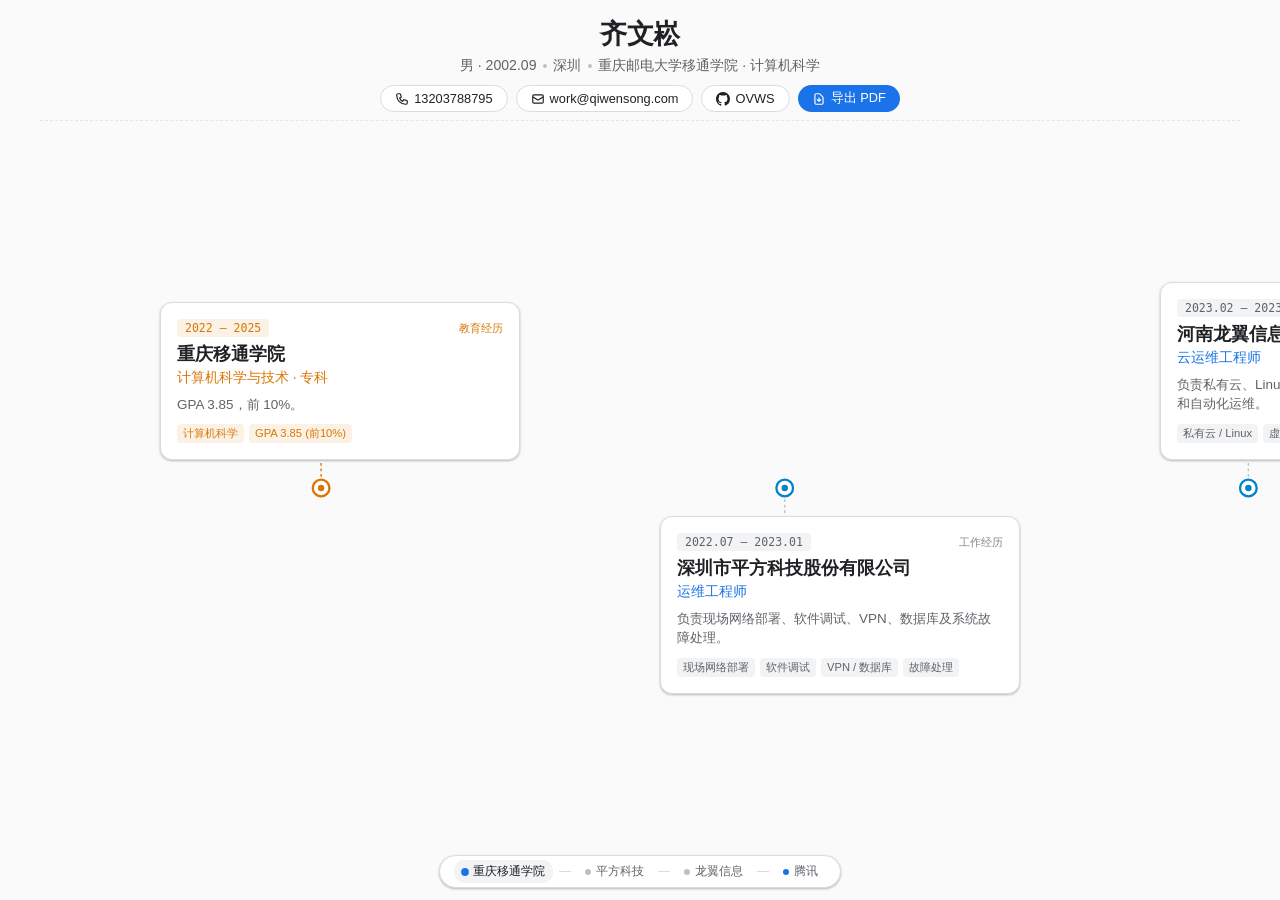
==== index.html @ c20ecee6 "feat: complete interactive horizontal timeline resume with custom font and vibrant timeline axis" ====
<!DOCTYPE html>
<html lang="zh-CN">
<head>
  <meta charset="UTF-8" />
  <meta name="viewport" content="width=device-width, initial-scale=1.0" />
  <title>齐文崧 | 个人简历时间轴</title>
  <meta name="description" content="齐文崧的个人简历时间轴，专注于容器平台、Kubernetes、CI/CD流水线、私有云及系统高可用保障。" />
  
  <link rel="stylesheet" href="styles.css" />
</head>
<body class="single-screen">
  
  <!-- Fixed 100vh App Container (NO Vertical Page Scrolling) -->
  <div class="app-viewport">
    
    <!-- Top Hero Compact Header -->
    <header class="compact-hero">
      <div class="hero-top-row">
        <h1 class="user-name">齐文崧</h1>
      </div>

      <div class="hero-sub-row">
        <span>男 · 2002.09</span>
        <span class="dot-divider">•</span>
        <span>深圳</span>
        <span class="dot-divider">•</span>
        <span>重庆邮电大学移通学院 · 计算机科学</span>
      </div>

      <div class="hero-actions-row">
        <a href="tel:13203788795" class="action-chip">
          <svg viewBox="0 0 24 24" width="14" height="14" fill="none" stroke="currentColor" stroke-width="2">
            <path stroke-linecap="round" stroke-linejoin="round" d="M3 5a2 2 0 012-2h3.28a1 1 0 01.948.684l1.498 4.493a1 1 0 01-.502 1.21l-2.257 1.13a11.042 11.042 0 005.516 5.516l1.13-2.257a1 1 0 011.21-.502l4.493 1.498a1 1 0 01.684.949V19a2 2 0 01-2 2h-1C9.716 21 3 14.284 3 6V5z"/>
          </svg>
          <span>13203788795</span>
        </a>

        <a href="mailto:work@qiwensong.com" class="action-chip">
          <svg viewBox="0 0 24 24" width="14" height="14" fill="none" stroke="currentColor" stroke-width="2">
            <path stroke-linecap="round" stroke-linejoin="round" d="M3 8l7.89 5.26a2 2 0 002.22 0L21 8M5 19h14a2 2 0 002-2V7a2 2 0 00-2-2H5a2 2 0 00-2 2v10a2 2 0 002 2z"/>
          </svg>
          <span>work@qiwensong.com</span>
        </a>

        <a href="https://github.com/ovws" target="_blank" class="action-chip">
          <svg viewBox="0 0 24 24" width="14" height="14" fill="currentColor">
            <path d="M12 0C5.37 0 0 5.37 0 12c0 5.31 3.435 9.795 8.205 11.385.6.105.825-.255.825-.57 0-.285-.015-1.23-.015-2.235-3.015.555-3.795-.735-4.035-1.41-.135-.345-.72-1.41-1.23-1.695-.42-.225-1.02-.78-.015-.795.945-.015 1.62.87 1.845 1.23 1.08 1.815 2.805 1.305 3.495.99.105-.78.42-1.305.765-1.605-2.67-.3-5.46-1.335-5.46-5.925 0-1.305.465-2.385 1.23-3.225-.12-.3-.54-1.53.12-3.18 0 0 1.005-.315 3.3 1.23.96-.27 1.98-.405 3-.405s2.04.135 3 .405c2.295-1.56 3.3-1.23 3.3-1.23.66 1.65.24 2.88.12 3.18.765.84 1.23 1.905 1.23 3.225 0 4.605-2.805 5.625-5.475 5.925.435.375.81 1.095.81 2.22 0 1.605-.015 2.895-.015 3.3 0 .315.225.69.825.57A12.02 12.02 0 0024 12c0-6.63-5.37-12-12-12z"/>
          </svg>
          <span>OVWS</span>
        </a>

        <button class="action-chip chip-primary" id="btn-pdf">
          <svg viewBox="0 0 24 24" width="14" height="14" fill="none" stroke="currentColor" stroke-width="2">
            <path stroke-linecap="round" stroke-linejoin="round" d="M12 10v6m0 0l-3-3m3 3l3-3m2 8H7a2 2 0 01-2-2V5a2 2 0 012-2h5.586a1 1 0 01.707.293l5.414 5.414a1 1 0 01.293.707V19a2 2 0 01-2 2z"/>
          </svg>
          <span>导出 PDF</span>
        </button>
      </div>
    </header>

    <!-- Center Main Timeline Area -->
    <main class="timeline-viewport-wrapper" id="timeline-wrapper">
      <div class="timeline-viewport-track" id="timeline-viewport">
        <div class="timeline-inner-track" id="timeline-track">

          <!-- SVG Vector Layer: Vibrant Colorful Gradient Axis & Connectors & Dots ON THE LINE -->
          <svg class="kbg-svg" id="timeline-svg">
            <defs>
              <linearGradient id="colorAxisGrad" x1="0%" y1="0%" x2="100%" y2="0%">
                <stop offset="0%" stop-color="#f59e0b" />
                <stop offset="25%" stop-color="#ef4444" />
                <stop offset="50%" stop-color="#0284c7" />
                <stop offset="75%" stop-color="#10b981" />
                <stop offset="100%" stop-color="#2563eb" />
              </linearGradient>

              <linearGradient id="colorAxisGlow" x1="0%" y1="0%" x2="100%" y2="0%">
                <stop offset="0%" stop-color="rgba(245, 158, 11, 0.25)" />
                <stop offset="50%" stop-color="rgba(2, 132, 199, 0.25)" />
                <stop offset="100%" stop-color="rgba(37, 99, 235, 0.25)" />
              </linearGradient>
            </defs>

            <!-- Glow line behind -->
            <line id="svg-timeline-axis-glow" x1="0" y1="0" x2="2200" y2="0" stroke="url(#colorAxisGlow)" stroke-width="16" stroke-linecap="round" />
            <!-- Primary Vibrant Colorful Gradient Axis Line -->
            <line id="svg-timeline-axis" x1="0" y1="0" x2="2200" y2="0" stroke="url(#colorAxisGrad)" stroke-width="7" stroke-linecap="round" />
            
            <g id="svg-connectors"></g>
            <g id="svg-dots"></g>
          </svg>

          <!-- Timeline Cards Layer -->
          <div class="cards-container" id="cards-container">

            <!-- NODE 0: 重庆移通学院 (TOP) -->
            <div class="card-wrapper card-top" data-index="0" id="node-0">
              <div class="kbg-card card-edu" id="card-0">
                <div class="card-meta">
                  <span class="time-badge badge-amber">2022 — 2025</span>
                  <span class="type-tag tag-amber">教育经历</span>
                </div>

                <h2 class="card-title">重庆移通学院</h2>
                <div class="card-role role-amber">计算机科学与技术 · 专科</div>

                <p class="card-desc">
                  GPA 3.85，前 10%。
                </p>

                <div class="card-pills">
                  <span class="pill pill-amber">计算机科学</span>
                  <span class="pill pill-amber">GPA 3.85 (前10%)</span>
                </div>
              </div>
            </div>

            <!-- NODE 1: 深圳市平方科技股份有限公司 (BOTTOM) -->
            <div class="card-wrapper card-bottom" data-index="1" id="node-1">
              <div class="kbg-card" id="card-1">
                <div class="card-meta">
                  <span class="time-badge">2022.07 — 2023.01</span>
                  <span class="type-tag">工作经历</span>
                </div>

                <h2 class="card-title">深圳市平方科技股份有限公司</h2>
                <div class="card-role">运维工程师</div>

                <p class="card-desc">
                  负责现场网络部署、软件调试、VPN、数据库及系统故障处理。
                </p>

                <div class="card-pills">
                  <span class="pill">现场网络部署</span>
                  <span class="pill">软件调试</span>
                  <span class="pill">VPN / 数据库</span>
                  <span class="pill">故障处理</span>
                </div>
              </div>
            </div>

            <!-- NODE 2: 河南龙翼信息技术有限公司 (TOP) -->
            <div class="card-wrapper card-top" data-index="2" id="node-2">
              <div class="kbg-card" id="card-2">
                <div class="card-meta">
                  <span class="time-badge">2023.02 — 2023.09</span>
                  <span class="type-tag">工作经历</span>
                </div>

                <h2 class="card-title">河南龙翼信息技术有限公司</h2>
                <div class="card-role">云运维工程师</div>

                <p class="card-desc">
                  负责私有云、Linux、虚拟化、容器、网络、安全、监控和自动化运维。
                </p>

                <div class="card-pills">
                  <span class="pill">私有云 / Linux</span>
                  <span class="pill">虚拟化 & 容器</span>
                  <span class="pill">网络与安全</span>
                  <span class="pill">自动化运维</span>
                </div>
              </div>
            </div>

            <!-- NODE 3: 腾讯 (BOTTOM) -->
            <div class="card-wrapper card-bottom" data-index="3" id="node-3">
              <div class="kbg-card card-featured" id="card-3">
                <div class="card-meta">
                  <span class="time-badge badge-blue">2024.12 — 2026.07</span>
                  <span class="type-tag tag-blue">核心经历</span>
                </div>

                <h2 class="card-title">腾讯</h2>
                <div class="card-role role-blue">运维工程师</div>

                <p class="card-desc">
                  负责容器平台、流水线平台、镜像管理平台，以及监控告警、变更发布和故障排查。
                </p>

                <div class="card-pills">
                  <span class="pill pill-blue">容器平台</span>
                  <span class="pill pill-blue">CI/CD 流水线</span>
                  <span class="pill pill-blue">镜像管理</span>
                  <span class="pill pill-blue">平台稳定性</span>
                </div>
              </div>
            </div>

          </div>
        </div>
      </div>
    </main>

    <!-- Bottom Navigation Bar -->
    <footer class="footer-nav">
      <div class="nav-pills">
        <button class="nav-node-btn active" data-target="0">
          <span class="dot dot-amber"></span>
          <span>重庆移通学院</span>
        </button>
        <span class="sep"></span>
        <button class="nav-node-btn" data-target="1">
          <span class="dot"></span>
          <span>平方科技</span>
        </button>
        <span class="sep"></span>
        <button class="nav-node-btn" data-target="2">
          <span class="dot"></span>
          <span>龙翼信息</span>
        </button>
        <span class="sep"></span>
        <button class="nav-node-btn" data-target="3">
          <span class="dot dot-blue"></span>
          <span>腾讯</span>
        </button>
      </div>
    </footer>

  </div>

  <!-- Print Template -->
  <div class="print-container">
    <div class="print-header">
      <h2>齐文崧 - 个人简历</h2>
      <p>深圳 | 电话: 13203788795 | 邮箱: work@qiwensong.com | GitHub: https://github.com/ovws</p>
    </div>

    <div class="print-section">
      <h3 class="print-section-title">教育与工作履历</h3>

      <div class="print-item">
        <div class="print-item-header">
          <strong>腾讯</strong>
          <span class="print-date">2024.12 — 2026.07</span>
        </div>
        <div class="print-role">运维工程师</div>
        <p class="print-desc">
          负责容器平台、流水线平台、镜像管理平台，以及监控告警、变更发布和故障排查。
        </p>
      </div>

      <div class="print-item">
        <div class="print-item-header">
          <strong>河南龙翼信息技术有限公司</strong>
          <span class="print-date">2023.02 — 2023.09</span>
        </div>
        <div class="print-role">云运维工程师</div>
        <p class="print-desc">
          负责私有云、Linux、虚拟化、容器、网络、安全、监控和自动化运维。
        </p>
      </div>

      <div class="print-item">
        <div class="print-item-header">
          <strong>深圳市平方科技股份有限公司</strong>
          <span class="print-date">2022.07 — 2023.01</span>
        </div>
        <div class="print-role">运维工程师</div>
        <p class="print-desc">
          负责现场网络部署、软件调试、VPN、数据库及系统故障处理。
        </p>
      </div>

      <div class="print-item">
        <div class="print-item-header">
          <strong>重庆移通学院</strong>
          <span class="print-date">2022 — 2025</span>
        </div>
        <div class="print-role">计算机科学与技术 · 专科 (GPA 3.85，前 10%)</div>
      </div>
    </div>
  </div>

  <script src="main.js"></script>
</body>
</html>
---- styles.css ----
/* ==========================================================================
   Single Viewport 100vh Layout with Custom Font & Colorful Axis Bar
   ========================================================================== */

/* Custom Font Declaration */
@font-face {
  font-family: 'TXHuaGuan';
  src: url('./fonts/TXHuaGuan-Medium.ttf') format('truetype');
  font-weight: normal;
  font-style: normal;
  font-display: swap;
}

:root {
  /* Killed by Google Palette */
  --kbg-bg: #fafafa;
  --kbg-card-bg: #ffffff;
  --kbg-text-main: #202124;
  --kbg-text-sub: #5f6368;
  --kbg-text-light: #80868b;
  --kbg-border: #dadce0;
  --kbg-border-hover: #1a73e8;

  /* Accents */
  --kbg-blue: #1a73e8;
  --kbg-amber: #d97706;

  /* Material Shadows */
  --elevation-1: 0 1px 3px rgba(60, 64, 67, 0.12), 0 1px 2px rgba(60, 64, 67, 0.24);
  --elevation-2: 0 4px 12px rgba(60, 64, 67, 0.15), 0 1px 3px rgba(60, 64, 67, 0.3);

  /* Fonts: Use TXHuaGuan as primary font */
  --font-main: 'TXHuaGuan', 'Roboto', 'Noto Sans SC', -apple-system, BlinkMacSystemFont, sans-serif;
  --font-mono: 'JetBrains Mono', monospace;

  --timeline-width: 2200px;
}

/* Reset & Strict 100vh Single Screen Boundary */
*, *::before, *::after {
  box-sizing: border-box;
  margin: 0;
  padding: 0;
}

html, body {
  width: 100%;
  height: 100vh;
  overflow: hidden;
  background-color: var(--kbg-bg);
  color: var(--kbg-text-main);
  font-family: var(--font-main);
  -webkit-font-smoothing: antialiased;
}

.app-viewport {
  width: 100vw;
  height: 100vh;
  display: flex;
  flex-direction: column;
  overflow: hidden;
}

/* --------------------------------------------------------------------------
   Top Hero Compact Section
   -------------------------------------------------------------------------- */
.compact-hero {
  flex: 0 0 auto;
  width: 100%;
  max-width: 1200px;
  margin: 0 auto;
  padding: 16px 24px 8px;
  display: flex;
  flex-direction: column;
  align-items: center;
  text-align: center;
  border-bottom: 1px dashed rgba(0, 0, 0, 0.08);
}

.hero-top-row {
  display: flex;
  align-items: center;
  justify-content: center;
  gap: 12px;
  flex-wrap: wrap;
  margin-bottom: 4px;
}

.user-name {
  font-size: 1.7rem;
  font-weight: 700;
  color: var(--kbg-text-main);
  letter-spacing: -0.01em;
}

.hero-sub-row {
  font-size: 0.88rem;
  color: var(--kbg-text-sub);
  margin-bottom: 10px;
  display: flex;
  align-items: center;
  justify-content: center;
  flex-wrap: wrap;
  gap: 6px;
}

.dot-divider {
  color: #bdc1c6;
}

.hero-actions-row {
  display: flex;
  flex-wrap: wrap;
  justify-content: center;
  gap: 8px;
}

.action-chip {
  display: inline-flex;
  align-items: center;
  gap: 5px;
  padding: 5px 14px;
  border-radius: 16px;
  font-size: 0.8rem;
  font-weight: 500;
  cursor: pointer;
  border: 1px solid var(--kbg-border);
  background: #ffffff;
  color: var(--kbg-text-main);
  text-decoration: none;
  transition: all 0.15s ease;
  font-family: var(--font-main);
}

.action-chip:hover {
  background: #f1f3f4;
  border-color: #bdc1c6;
}

.chip-primary {
  background: var(--kbg-blue);
  color: #ffffff;
  border: none;
}

.chip-primary:hover {
  background: #1557b0;
}

/* --------------------------------------------------------------------------
   Center Timeline Viewport (Flex 1 to Fill Available Screen Height)
   -------------------------------------------------------------------------- */
.timeline-viewport-wrapper {
  flex: 1 1 auto;
  position: relative;
  width: 100vw;
  overflow-x: auto;
  overflow-y: hidden;
  cursor: grab;
  user-select: none;
  z-index: 10;
  scrollbar-width: none;
}

.timeline-viewport-wrapper::-webkit-scrollbar {
  display: none;
}

.timeline-viewport-wrapper:active {
  cursor: grabbing;
}

.timeline-viewport-track {
  position: relative;
  width: var(--timeline-width);
  height: 100%;
  padding: 0 80px;
}

.timeline-inner-track {
  position: relative;
  width: 100%;
  height: 100%;
}

/* SVG Vector Overlay with Vibrant Gradient Axis */
.kbg-svg {
  position: absolute;
  top: 0;
  left: 0;
  width: 100%;
  height: 100%;
  pointer-events: none;
  z-index: 1;
}

.svg-dot-group {
  cursor: pointer;
  pointer-events: auto;
  transition: transform 0.2s ease;
}

.svg-dot-group:hover {
  transform: scale(1.3);
}

/* --------------------------------------------------------------------------
   Timeline Cards Layer (Symmetrical Top & Bottom Placement)
   -------------------------------------------------------------------------- */
.cards-container {
  position: relative;
  width: 100%;
  height: 100%;
  z-index: 2;
}

.card-wrapper {
  position: absolute;
  width: 360px;
  transition: opacity 0.2s ease, transform 0.2s ease;
  will-change: transform, opacity;
}

#node-0 { left: 80px; }
#node-1 { left: 580px; }
#node-2 { left: 1080px; }
#node-3 { left: 1580px; }

/* Symmetrical Placement relative to the 50% Timeline Axis line */
.card-top {
  bottom: calc(50% + 28px);
}

.card-bottom {
  top: calc(50% + 28px);
}

.kbg-card {
  position: relative;
  background: var(--kbg-card-bg);
  border: 1px solid var(--kbg-border);
  border-radius: 12px;
  padding: 16px;
  box-shadow: var(--elevation-1);
  transition: transform 0.2s cubic-bezier(0.16, 1, 0.3, 1), box-shadow 0.2s ease, border-color 0.2s ease;
  will-change: transform;
}

.card-wrapper:hover .kbg-card {
  border-color: var(--kbg-border-hover);
  box-shadow: var(--elevation-2);
  transform: translateY(-3px);
}

.card-featured {
  border: 2px solid var(--kbg-blue);
}

.card-meta {
  display: flex;
  align-items: center;
  justify-content: space-between;
  margin-bottom: 6px;
}

.time-badge {
  font-family: var(--font-mono);
  font-size: 0.72rem;
  font-weight: 500;
  padding: 2px 8px;
  border-radius: 4px;
  background: #f1f3f4;
  color: var(--kbg-text-sub);
}

.badge-amber {
  background: rgba(217, 119, 6, 0.1);
  color: var(--kbg-amber);
}

.badge-blue {
  background: rgba(26, 115, 232, 0.1);
  color: var(--kbg-blue);
}

.type-tag {
  font-size: 0.7rem;
  color: var(--kbg-text-light);
}

.tag-amber { color: var(--kbg-amber); font-weight: 500; }
.tag-blue { color: var(--kbg-blue); font-weight: 500; }

.card-title {
  font-size: 1.1rem;
  font-weight: 700;
  color: var(--kbg-text-main);
  margin-bottom: 3px;
  line-height: 1.3;
}

.card-role {
  font-size: 0.86rem;
  font-weight: 500;
  color: var(--kbg-blue);
  margin-bottom: 8px;
}

.role-amber { color: var(--kbg-amber); }
.role-blue { color: var(--kbg-blue); }

.card-desc {
  font-size: 0.84rem;
  line-height: 1.45;
  color: var(--kbg-text-sub);
  margin-bottom: 10px;
}

.card-pills {
  display: flex;
  flex-wrap: wrap;
  gap: 5px;
}

.pill {
  font-size: 0.7rem;
  padding: 2px 6px;
  border-radius: 4px;
  background: #f1f3f4;
  color: var(--kbg-text-sub);
}

.pill-amber {
  background: rgba(217, 119, 6, 0.1);
  color: var(--kbg-amber);
}

.pill-blue {
  background: rgba(26, 115, 232, 0.1);
  color: var(--kbg-blue);
}

/* Spotlight dimming */
.cards-container.has-active .card-wrapper:not(.is-active) {
  opacity: 0.35;
}

/* --------------------------------------------------------------------------
   Bottom Quick Navigation Bar
   -------------------------------------------------------------------------- */
.footer-nav {
  flex: 0 0 auto;
  padding-bottom: 12px;
  display: flex;
  justify-content: center;
  z-index: 90;
}

.nav-pills {
  background: #ffffff;
  border: 1px solid var(--kbg-border);
  padding: 4px 14px;
  border-radius: 20px;
  box-shadow: var(--elevation-1);
  display: flex;
  align-items: center;
  gap: 6px;
}

.nav-node-btn {
  display: flex;
  align-items: center;
  gap: 5px;
  background: none;
  border: none;
  color: var(--kbg-text-sub);
  font-size: 0.76rem;
  font-family: var(--font-main);
  cursor: pointer;
  padding: 3px 8px;
  border-radius: 10px;
  transition: all 0.15s ease;
}

.nav-node-btn:hover,
.nav-node-btn.active {
  color: var(--kbg-text-main);
  background: #f1f3f4;
}

.dot {
  width: 6px;
  height: 6px;
  border-radius: 50%;
  background: #bdc1c6;
}

.dot-amber { background: var(--kbg-amber); }
.dot-blue { background: var(--kbg-blue); }

.nav-node-btn.active .dot {
  background: var(--kbg-blue);
  transform: scale(1.3);
}

.sep {
  width: 12px;
  height: 1px;
  background: var(--kbg-border);
}

/* Print */
.print-container { display: none; }
@media print {
  body * { visibility: hidden; }
  .print-container, .print-container * { visibility: visible; }
  .print-container {
    display: block !important;
    position: absolute;
    top: 0;
    left: 0;
    width: 100%;
    padding: 30px;
    background: #ffffff;
    color: #000;
  }
  .print-header { border-bottom: 2px solid #000; padding-bottom: 12px; margin-bottom: 20px; }
  .print-header h2 { font-size: 20px; }
  .print-section { margin-bottom: 20px; }
  .print-section-title { font-size: 14px; border-bottom: 1px solid #ccc; padding-bottom: 4px; margin-bottom: 10px; font-weight: bold; }
  .print-item { margin-bottom: 14px; }
  .print-item-header { display: flex; justify-content: space-between; font-size: 13px; font-weight: bold; }
}

@media (max-width: 768px) {
  .user-name { font-size: 1.3rem; }
  .card-wrapper { width: 300px; }
  #node-0 { left: 40px; }
  #node-1 { left: 380px; }
  #node-2 { left: 720px; }
  #node-3 { left: 1060px; }
  :root { --timeline-width: 1440px; }
}
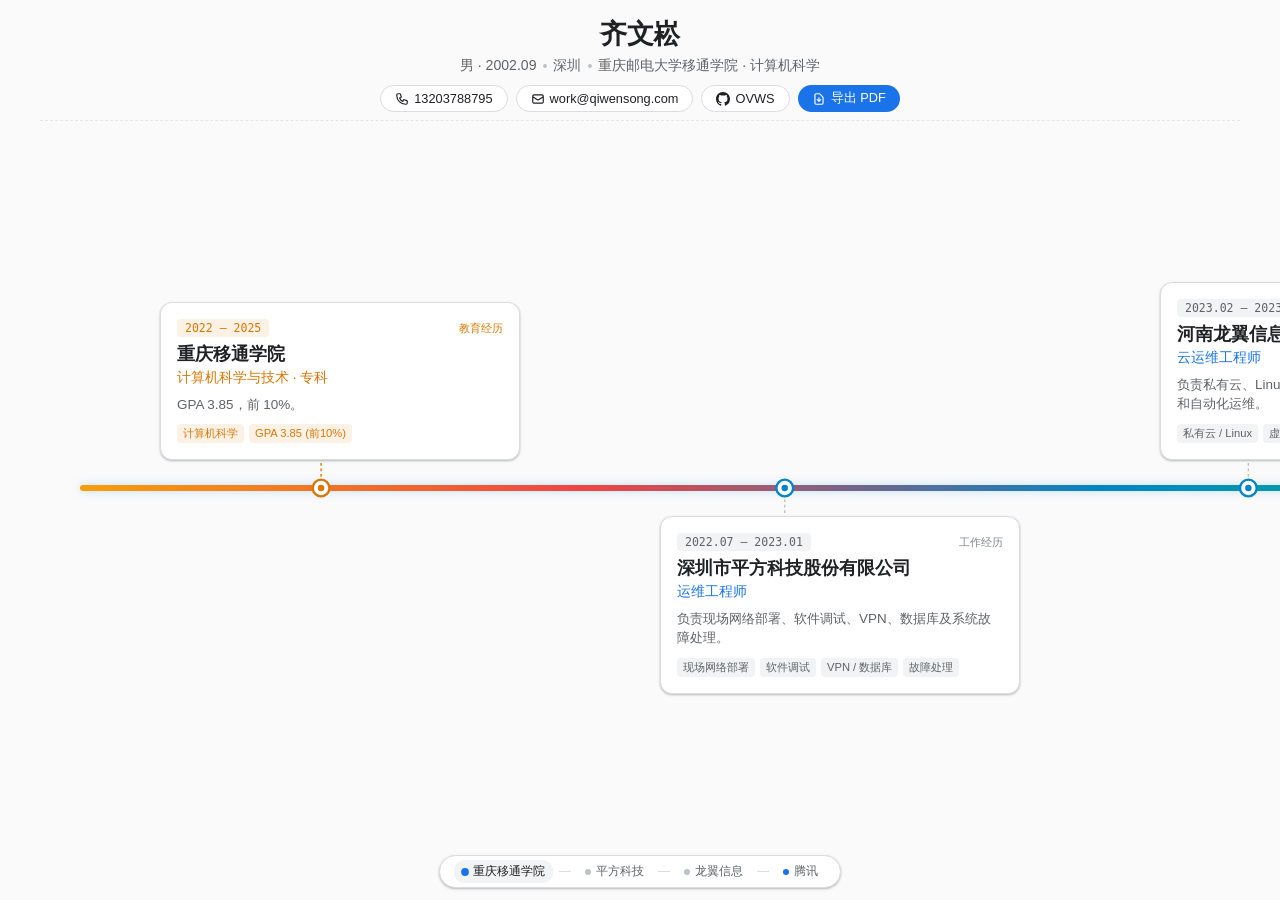
==== commit fd7b50fa: "fix: guarantee vibrant gradient timeline axis bar visibility and subtitle text" ====
--- a/index.html
+++ b/index.html
@@ -63,7 +63,7 @@
       <div class="timeline-viewport-track" id="timeline-viewport">
         <div class="timeline-inner-track" id="timeline-track">
 
-          <!-- SVG Vector Layer: Vibrant Colorful Gradient Axis & Connectors & Dots ON THE LINE -->
+          <!-- SVG Vector Layer: Guaranteed 50% Centered Vibrant Gradient Axis Line -->
           <svg class="kbg-svg" id="timeline-svg">
             <defs>
               <linearGradient id="colorAxisGrad" x1="0%" y1="0%" x2="100%" y2="0%">
@@ -75,16 +75,16 @@
               </linearGradient>
 
               <linearGradient id="colorAxisGlow" x1="0%" y1="0%" x2="100%" y2="0%">
-                <stop offset="0%" stop-color="rgba(245, 158, 11, 0.25)" />
-                <stop offset="50%" stop-color="rgba(2, 132, 199, 0.25)" />
-                <stop offset="100%" stop-color="rgba(37, 99, 235, 0.25)" />
+                <stop offset="0%" stop-color="rgba(245, 158, 11, 0.3)" />
+                <stop offset="50%" stop-color="rgba(2, 132, 199, 0.3)" />
+                <stop offset="100%" stop-color="rgba(37, 99, 235, 0.3)" />
               </linearGradient>
             </defs>
 
-            <!-- Glow line behind -->
-            <line id="svg-timeline-axis-glow" x1="0" y1="0" x2="2200" y2="0" stroke="url(#colorAxisGlow)" stroke-width="16" stroke-linecap="round" />
-            <!-- Primary Vibrant Colorful Gradient Axis Line -->
-            <line id="svg-timeline-axis" x1="0" y1="0" x2="2200" y2="0" stroke="url(#colorAxisGrad)" stroke-width="7" stroke-linecap="round" />
+            <!-- Glow line behind (18px wide opacity 0.3) -->
+            <line id="svg-timeline-axis-glow" x1="0%" y1="50%" x2="100%" y2="50%" stroke="url(#colorAxisGlow)" stroke-width="18" stroke-linecap="round" />
+            <!-- Primary Vibrant Gradient Timeline Axis Line (8px wide) -->
+            <line id="svg-timeline-axis" x1="0%" y1="50%" x2="100%" y2="50%" stroke="url(#colorAxisGrad)" stroke-width="8" stroke-linecap="round" />
             
             <g id="svg-connectors"></g>
             <g id="svg-dots"></g>
--- a/styles.css
+++ b/styles.css
@@ -1,5 +1,5 @@
 /* ==========================================================================
-   Single Viewport 100vh Layout with Custom Font & Colorful Axis Bar
+   Single Viewport 100vh Layout with Custom Font & Guaranteed Axis Bar
    ========================================================================== */
 
 /* Custom Font Declaration */
@@ -183,7 +183,23 @@
   height: 100%;
 }
 
-/* SVG Vector Overlay with Vibrant Gradient Axis */
+/* Guaranteed Vibrant Gradient Timeline Axis Line via CSS ::before */
+.timeline-inner-track::before {
+  content: '';
+  position: absolute;
+  top: 50%;
+  left: 0;
+  width: 100%;
+  height: 6px;
+  transform: translateY(-50%);
+  background: linear-gradient(90deg, #f59e0b, #ef4444 25%, #0284c7 50%, #10b981 75%, #2563eb 100%);
+  border-radius: 3px;
+  box-shadow: 0 0 10px rgba(2, 132, 199, 0.25);
+  z-index: 1;
+  pointer-events: none;
+}
+
+/* SVG Vector Overlay */
 .kbg-svg {
   position: absolute;
   top: 0;
@@ -191,7 +207,7 @@
   width: 100%;
   height: 100%;
   pointer-events: none;
-  z-index: 1;
+  z-index: 2;
 }
 
 .svg-dot-group {
@@ -211,7 +227,7 @@
   position: relative;
   width: 100%;
   height: 100%;
-  z-index: 2;
+  z-index: 3;
 }
 
 .card-wrapper {
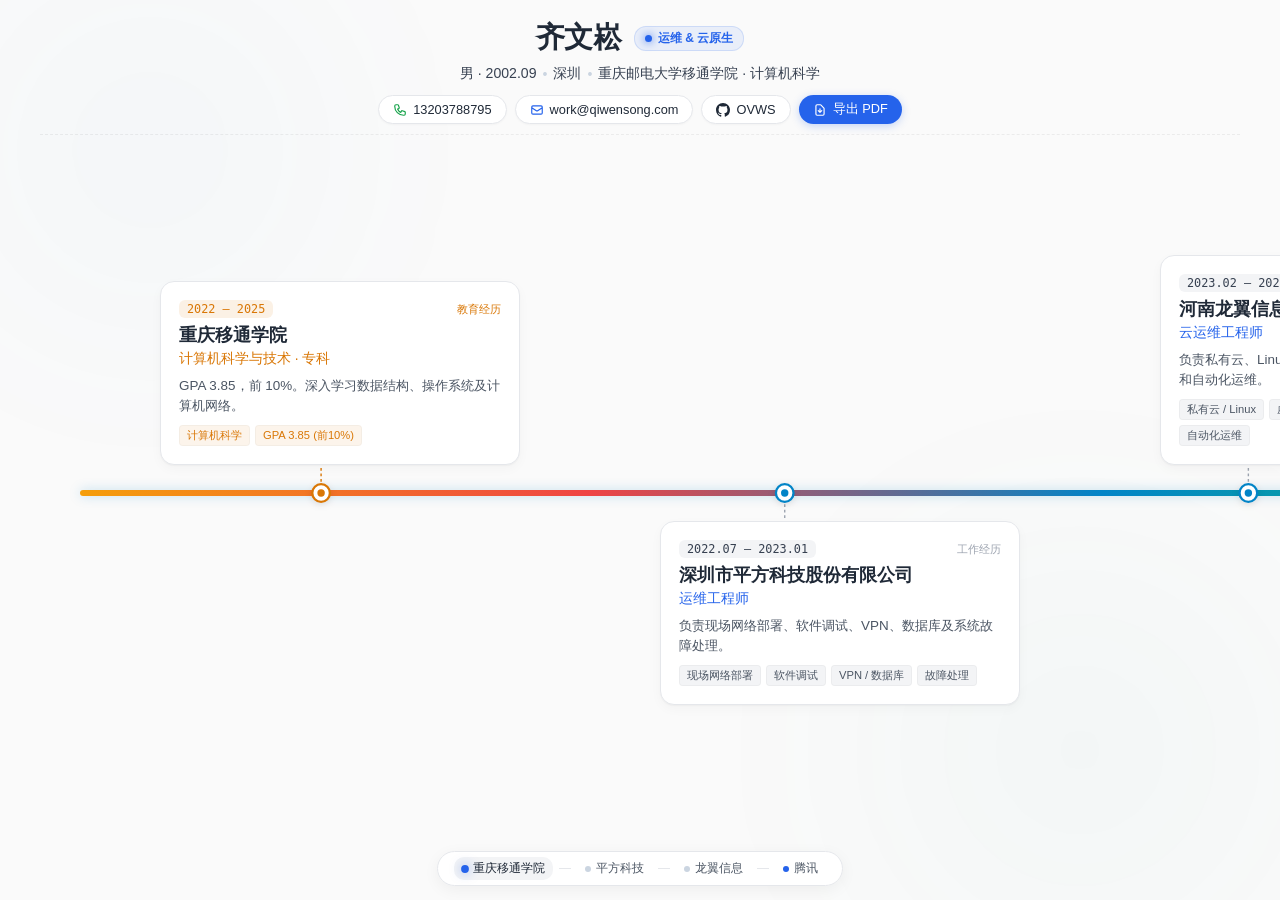
==== commit ead88dec: "feat: enhance timeline UI aesthetics and merge all branches into master" ====
--- a/index.html
+++ b/index.html
@@ -10,39 +10,48 @@
 </head>
 <body class="single-screen">
   
-  <!-- Fixed 100vh App Container (NO Vertical Page Scrolling) -->
+  <!-- Subtle Ambient Background Accents -->
+  <div class="bg-glow bg-glow-left"></div>
+  <div class="bg-glow bg-glow-right"></div>
+  <div class="bg-pattern"></div>
+
+  <!-- Fixed 100vh App Viewport (NO Vertical Page Scrolling) -->
   <div class="app-viewport">
     
     <!-- Top Hero Compact Header -->
     <header class="compact-hero">
       <div class="hero-top-row">
         <h1 class="user-name">齐文崧</h1>
+        <span class="status-indicator" title="当前状态：在线 / 随时可约">
+          <span class="status-ping"></span>
+          <span class="status-text">运维 & 云原生</span>
+        </span>
       </div>
 
       <div class="hero-sub-row">
-        <span>男 · 2002.09</span>
+        <span class="sub-item">男 · 2002.09</span>
         <span class="dot-divider">•</span>
-        <span>深圳</span>
+        <span class="sub-item">深圳</span>
         <span class="dot-divider">•</span>
-        <span>重庆邮电大学移通学院 · 计算机科学</span>
+        <span class="sub-item">重庆邮电大学移通学院 · 计算机科学</span>
       </div>
 
       <div class="hero-actions-row">
-        <a href="tel:13203788795" class="action-chip">
+        <a href="tel:13203788795" class="action-chip chip-phone" title="拨打电话">
           <svg viewBox="0 0 24 24" width="14" height="14" fill="none" stroke="currentColor" stroke-width="2">
             <path stroke-linecap="round" stroke-linejoin="round" d="M3 5a2 2 0 012-2h3.28a1 1 0 01.948.684l1.498 4.493a1 1 0 01-.502 1.21l-2.257 1.13a11.042 11.042 0 005.516 5.516l1.13-2.257a1 1 0 011.21-.502l4.493 1.498a1 1 0 01.684.949V19a2 2 0 01-2 2h-1C9.716 21 3 14.284 3 6V5z"/>
           </svg>
           <span>13203788795</span>
         </a>
 
-        <a href="mailto:work@qiwensong.com" class="action-chip">
+        <a href="mailto:work@qiwensong.com" class="action-chip chip-mail" title="发送邮件">
           <svg viewBox="0 0 24 24" width="14" height="14" fill="none" stroke="currentColor" stroke-width="2">
             <path stroke-linecap="round" stroke-linejoin="round" d="M3 8l7.89 5.26a2 2 0 002.22 0L21 8M5 19h14a2 2 0 002-2V7a2 2 0 00-2-2H5a2 2 0 00-2 2v10a2 2 0 002 2z"/>
           </svg>
           <span>work@qiwensong.com</span>
         </a>
 
-        <a href="https://github.com/ovws" target="_blank" class="action-chip">
+        <a href="https://github.com/ovws" target="_blank" class="action-chip chip-github" title="访问 GitHub">
           <svg viewBox="0 0 24 24" width="14" height="14" fill="currentColor">
             <path d="M12 0C5.37 0 0 5.37 0 12c0 5.31 3.435 9.795 8.205 11.385.6.105.825-.255.825-.57 0-.285-.015-1.23-.015-2.235-3.015.555-3.795-.735-4.035-1.41-.135-.345-.72-1.41-1.23-1.695-.42-.225-1.02-.78-.015-.795.945-.015 1.62.87 1.845 1.23 1.08 1.815 2.805 1.305 3.495.99.105-.78.42-1.305.765-1.605-2.67-.3-5.46-1.335-5.46-5.925 0-1.305.465-2.385 1.23-3.225-.12-.3-.54-1.53.12-3.18 0 0 1.005-.315 3.3 1.23.96-.27 1.98-.405 3-.405s2.04.135 3 .405c2.295-1.56 3.3-1.23 3.3-1.23.66 1.65.24 2.88.12 3.18.765.84 1.23 1.905 1.23 3.225 0 4.605-2.805 5.625-5.475 5.925.435.375.81 1.095.81 2.22 0 1.605-.015 2.895-.015 3.3 0 .315.225.69.825.57A12.02 12.02 0 0024 12c0-6.63-5.37-12-12-12z"/>
           </svg>
@@ -63,7 +72,7 @@
       <div class="timeline-viewport-track" id="timeline-viewport">
         <div class="timeline-inner-track" id="timeline-track">
 
-          <!-- SVG Vector Layer: Guaranteed 50% Centered Vibrant Gradient Axis Line -->
+          <!-- SVG Vector Layer: Vibrant Gradient Axis Line & Connectors & Dots ON THE LINE -->
           <svg class="kbg-svg" id="timeline-svg">
             <defs>
               <linearGradient id="colorAxisGrad" x1="0%" y1="0%" x2="100%" y2="0%">
@@ -75,15 +84,15 @@
               </linearGradient>
 
               <linearGradient id="colorAxisGlow" x1="0%" y1="0%" x2="100%" y2="0%">
-                <stop offset="0%" stop-color="rgba(245, 158, 11, 0.3)" />
-                <stop offset="50%" stop-color="rgba(2, 132, 199, 0.3)" />
-                <stop offset="100%" stop-color="rgba(37, 99, 235, 0.3)" />
+                <stop offset="0%" stop-color="rgba(245, 158, 11, 0.35)" />
+                <stop offset="50%" stop-color="rgba(2, 132, 199, 0.35)" />
+                <stop offset="100%" stop-color="rgba(37, 99, 235, 0.35)" />
               </linearGradient>
             </defs>
 
-            <!-- Glow line behind (18px wide opacity 0.3) -->
+            <!-- Glow line behind -->
             <line id="svg-timeline-axis-glow" x1="0%" y1="50%" x2="100%" y2="50%" stroke="url(#colorAxisGlow)" stroke-width="18" stroke-linecap="round" />
-            <!-- Primary Vibrant Gradient Timeline Axis Line (8px wide) -->
+            <!-- Primary Vibrant Gradient Timeline Axis Line -->
             <line id="svg-timeline-axis" x1="0%" y1="50%" x2="100%" y2="50%" stroke="url(#colorAxisGrad)" stroke-width="8" stroke-linecap="round" />
             
             <g id="svg-connectors"></g>
@@ -105,7 +114,7 @@
                 <div class="card-role role-amber">计算机科学与技术 · 专科</div>
 
                 <p class="card-desc">
-                  GPA 3.85，前 10%。
+                  GPA 3.85，前 10%。深入学习数据结构、操作系统及计算机网络。
                 </p>
 
                 <div class="card-pills">
--- a/styles.css
+++ b/styles.css
@@ -1,5 +1,5 @@
 /* ==========================================================================
-   Single Viewport 100vh Layout with Custom Font & Guaranteed Axis Bar
+   Deluxe Killed-by-Google Resume Timeline - Enhanced Styling
    ========================================================================== */
 
 /* Custom Font Declaration */
@@ -15,28 +15,29 @@
   /* Killed by Google Palette */
   --kbg-bg: #fafafa;
   --kbg-card-bg: #ffffff;
-  --kbg-text-main: #202124;
-  --kbg-text-sub: #5f6368;
-  --kbg-text-light: #80868b;
-  --kbg-border: #dadce0;
-  --kbg-border-hover: #1a73e8;
+  --kbg-text-main: #1f2937;
+  --kbg-text-sub: #4b5563;
+  --kbg-text-light: #9ca3af;
+  --kbg-border: #e5e7eb;
+  --kbg-border-hover: #2563eb;
 
   /* Accents */
-  --kbg-blue: #1a73e8;
+  --kbg-blue: #2563eb;
   --kbg-amber: #d97706;
-
-  /* Material Shadows */
-  --elevation-1: 0 1px 3px rgba(60, 64, 67, 0.12), 0 1px 2px rgba(60, 64, 67, 0.24);
-  --elevation-2: 0 4px 12px rgba(60, 64, 67, 0.15), 0 1px 3px rgba(60, 64, 67, 0.3);
-
-  /* Fonts: Use TXHuaGuan as primary font */
+  --kbg-teal: #0d9488;
+
+  /* Premium Shadows */
+  --elevation-1: 0 4px 12px rgba(0, 0, 0, 0.03), 0 1px 2px rgba(0, 0, 0, 0.04);
+  --elevation-2: 0 12px 28px rgba(37, 99, 235, 0.1), 0 2px 6px rgba(0, 0, 0, 0.04);
+
+  /* Fonts */
   --font-main: 'TXHuaGuan', 'Roboto', 'Noto Sans SC', -apple-system, BlinkMacSystemFont, sans-serif;
   --font-mono: 'JetBrains Mono', monospace;
 
   --timeline-width: 2200px;
 }
 
-/* Reset & Strict 100vh Single Screen Boundary */
+/* Base Reset & 100vh Screen Boundary */
 *, *::before, *::after {
   box-sizing: border-box;
   margin: 0;
@@ -53,12 +54,40 @@
   -webkit-font-smoothing: antialiased;
 }
 
+/* Ambient Background Lights */
+.bg-glow {
+  position: fixed;
+  border-radius: 50%;
+  filter: blur(120px);
+  pointer-events: none;
+  z-index: 0;
+  opacity: 0.35;
+}
+
+.bg-glow-left {
+  width: 500px;
+  height: 500px;
+  top: -100px;
+  left: -100px;
+  background: radial-gradient(circle, rgba(2, 132, 199, 0.15), transparent 70%);
+}
+
+.bg-glow-right {
+  width: 600px;
+  height: 600px;
+  bottom: -150px;
+  right: -100px;
+  background: radial-gradient(circle, rgba(13, 148, 136, 0.15), transparent 70%);
+}
+
 .app-viewport {
+  position: relative;
   width: 100vw;
   height: 100vh;
   display: flex;
   flex-direction: column;
   overflow: hidden;
+  z-index: 1;
 }
 
 /* --------------------------------------------------------------------------
@@ -69,12 +98,12 @@
   width: 100%;
   max-width: 1200px;
   margin: 0 auto;
-  padding: 16px 24px 8px;
+  padding: 18px 24px 10px;
   display: flex;
   flex-direction: column;
   align-items: center;
   text-align: center;
-  border-bottom: 1px dashed rgba(0, 0, 0, 0.08);
+  border-bottom: 1px dashed rgba(0, 0, 0, 0.06);
 }
 
 .hero-top-row {
@@ -83,20 +112,44 @@
   justify-content: center;
   gap: 12px;
   flex-wrap: wrap;
-  margin-bottom: 4px;
+  margin-bottom: 6px;
 }
 
 .user-name {
-  font-size: 1.7rem;
+  font-size: 1.8rem;
   font-weight: 700;
   color: var(--kbg-text-main);
   letter-spacing: -0.01em;
 }
 
+.status-indicator {
+  display: inline-flex;
+  align-items: center;
+  gap: 6px;
+  padding: 3px 10px;
+  border-radius: 12px;
+  background: rgba(37, 99, 235, 0.08);
+  border: 1px solid rgba(37, 99, 235, 0.15);
+}
+
+.status-ping {
+  width: 7px;
+  height: 7px;
+  border-radius: 50%;
+  background: var(--kbg-blue);
+  box-shadow: 0 0 8px var(--kbg-blue);
+}
+
+.status-text {
+  font-size: 0.75rem;
+  font-weight: 600;
+  color: var(--kbg-blue);
+}
+
 .hero-sub-row {
   font-size: 0.88rem;
   color: var(--kbg-text-sub);
-  margin-bottom: 10px;
+  margin-bottom: 12px;
   display: flex;
   align-items: center;
   justify-content: center;
@@ -104,10 +157,15 @@
   gap: 6px;
 }
 
+.sub-item {
+  color: #374151;
+}
+
 .dot-divider {
-  color: #bdc1c6;
-}
-
+  color: #cbd5e1;
+}
+
+/* Action Chips */
 .hero-actions-row {
   display: flex;
   flex-wrap: wrap;
@@ -118,8 +176,8 @@
 .action-chip {
   display: inline-flex;
   align-items: center;
-  gap: 5px;
-  padding: 5px 14px;
+  gap: 6px;
+  padding: 6px 14px;
   border-radius: 16px;
   font-size: 0.8rem;
   font-weight: 500;
@@ -128,23 +186,32 @@
   background: #ffffff;
   color: var(--kbg-text-main);
   text-decoration: none;
-  transition: all 0.15s ease;
+  transition: all 0.2s cubic-bezier(0.16, 1, 0.3, 1);
   font-family: var(--font-main);
+  box-shadow: 0 1px 2px rgba(0, 0, 0, 0.03);
 }
 
 .action-chip:hover {
-  background: #f1f3f4;
-  border-color: #bdc1c6;
-}
+  background: #ffffff;
+  border-color: #cbd5e1;
+  box-shadow: 0 4px 12px rgba(0, 0, 0, 0.06);
+  transform: translateY(-2px);
+}
+
+.chip-phone svg { color: #16a34a; }
+.chip-mail svg { color: var(--kbg-blue); }
+.chip-github svg { color: #1f2937; }
 
 .chip-primary {
   background: var(--kbg-blue);
   color: #ffffff;
   border: none;
+  box-shadow: 0 2px 8px rgba(37, 99, 235, 0.25);
 }
 
 .chip-primary:hover {
-  background: #1557b0;
+  background: #1d4ed8;
+  box-shadow: 0 4px 14px rgba(37, 99, 235, 0.35);
 }
 
 /* --------------------------------------------------------------------------
@@ -194,7 +261,7 @@
   transform: translateY(-50%);
   background: linear-gradient(90deg, #f59e0b, #ef4444 25%, #0284c7 50%, #10b981 75%, #2563eb 100%);
   border-radius: 3px;
-  box-shadow: 0 0 10px rgba(2, 132, 199, 0.25);
+  box-shadow: 0 0 12px rgba(2, 132, 199, 0.25);
   z-index: 1;
   pointer-events: none;
 }
@@ -217,7 +284,7 @@
 }
 
 .svg-dot-group:hover {
-  transform: scale(1.3);
+  transform: scale(1.35);
 }
 
 /* --------------------------------------------------------------------------
@@ -233,7 +300,7 @@
 .card-wrapper {
   position: absolute;
   width: 360px;
-  transition: opacity 0.2s ease, transform 0.2s ease;
+  transition: opacity 0.25s ease, transform 0.25s ease;
   will-change: transform, opacity;
 }
 
@@ -255,21 +322,22 @@
   position: relative;
   background: var(--kbg-card-bg);
   border: 1px solid var(--kbg-border);
-  border-radius: 12px;
-  padding: 16px;
+  border-radius: 14px;
+  padding: 18px;
   box-shadow: var(--elevation-1);
-  transition: transform 0.2s cubic-bezier(0.16, 1, 0.3, 1), box-shadow 0.2s ease, border-color 0.2s ease;
+  transition: transform 0.25s cubic-bezier(0.16, 1, 0.3, 1), box-shadow 0.25s ease, border-color 0.25s ease;
   will-change: transform;
 }
 
 .card-wrapper:hover .kbg-card {
-  border-color: var(--kbg-border-hover);
+  border-color: rgba(37, 99, 235, 0.3);
   box-shadow: var(--elevation-2);
-  transform: translateY(-3px);
+  transform: translateY(-4px);
 }
 
 .card-featured {
   border: 2px solid var(--kbg-blue);
+  background: #ffffff;
 }
 
 .card-meta {
@@ -281,12 +349,12 @@
 
 .time-badge {
   font-family: var(--font-mono);
-  font-size: 0.72rem;
+  font-size: 0.74rem;
   font-weight: 500;
   padding: 2px 8px;
-  border-radius: 4px;
-  background: #f1f3f4;
-  color: var(--kbg-text-sub);
+  border-radius: 6px;
+  background: #f3f4f6;
+  color: #374151;
 }
 
 .badge-amber {
@@ -295,7 +363,7 @@
 }
 
 .badge-blue {
-  background: rgba(26, 115, 232, 0.1);
+  background: rgba(37, 99, 235, 0.1);
   color: var(--kbg-blue);
 }
 
@@ -308,7 +376,7 @@
 .tag-blue { color: var(--kbg-blue); font-weight: 500; }
 
 .card-title {
-  font-size: 1.1rem;
+  font-size: 1.12rem;
   font-weight: 700;
   color: var(--kbg-text-main);
   margin-bottom: 3px;
@@ -340,19 +408,20 @@
 
 .pill {
   font-size: 0.7rem;
-  padding: 2px 6px;
+  padding: 2px 7px;
   border-radius: 4px;
-  background: #f1f3f4;
-  color: var(--kbg-text-sub);
+  background: #f3f4f6;
+  color: #4b5563;
+  border: 1px solid rgba(0, 0, 0, 0.03);
 }
 
 .pill-amber {
-  background: rgba(217, 119, 6, 0.1);
+  background: rgba(217, 119, 6, 0.08);
   color: var(--kbg-amber);
 }
 
 .pill-blue {
-  background: rgba(26, 115, 232, 0.1);
+  background: rgba(37, 99, 235, 0.08);
   color: var(--kbg-blue);
 }
 
@@ -366,18 +435,19 @@
    -------------------------------------------------------------------------- */
 .footer-nav {
   flex: 0 0 auto;
-  padding-bottom: 12px;
+  padding-bottom: 14px;
   display: flex;
   justify-content: center;
   z-index: 90;
 }
 
 .nav-pills {
-  background: #ffffff;
+  background: rgba(255, 255, 255, 0.95);
+  backdrop-filter: blur(12px);
   border: 1px solid var(--kbg-border);
-  padding: 4px 14px;
-  border-radius: 20px;
-  box-shadow: var(--elevation-1);
+  padding: 5px 16px;
+  border-radius: 24px;
+  box-shadow: 0 4px 16px rgba(0, 0, 0, 0.05);
   display: flex;
   align-items: center;
   gap: 6px;
@@ -390,7 +460,7 @@
   background: none;
   border: none;
   color: var(--kbg-text-sub);
-  font-size: 0.76rem;
+  font-size: 0.78rem;
   font-family: var(--font-main);
   cursor: pointer;
   padding: 3px 8px;
@@ -401,14 +471,14 @@
 .nav-node-btn:hover,
 .nav-node-btn.active {
   color: var(--kbg-text-main);
-  background: #f1f3f4;
+  background: #f3f4f6;
 }
 
 .dot {
   width: 6px;
   height: 6px;
   border-radius: 50%;
-  background: #bdc1c6;
+  background: #cbd5e1;
 }
 
 .dot-amber { background: var(--kbg-amber); }
@@ -416,6 +486,7 @@
 
 .nav-node-btn.active .dot {
   background: var(--kbg-blue);
+  box-shadow: 0 0 8px rgba(37, 99, 235, 0.5);
   transform: scale(1.3);
 }
 
@@ -449,7 +520,7 @@
 }
 
 @media (max-width: 768px) {
-  .user-name { font-size: 1.3rem; }
+  .user-name { font-size: 1.4rem; }
   .card-wrapper { width: 300px; }
   #node-0 { left: 40px; }
   #node-1 { left: 380px; }
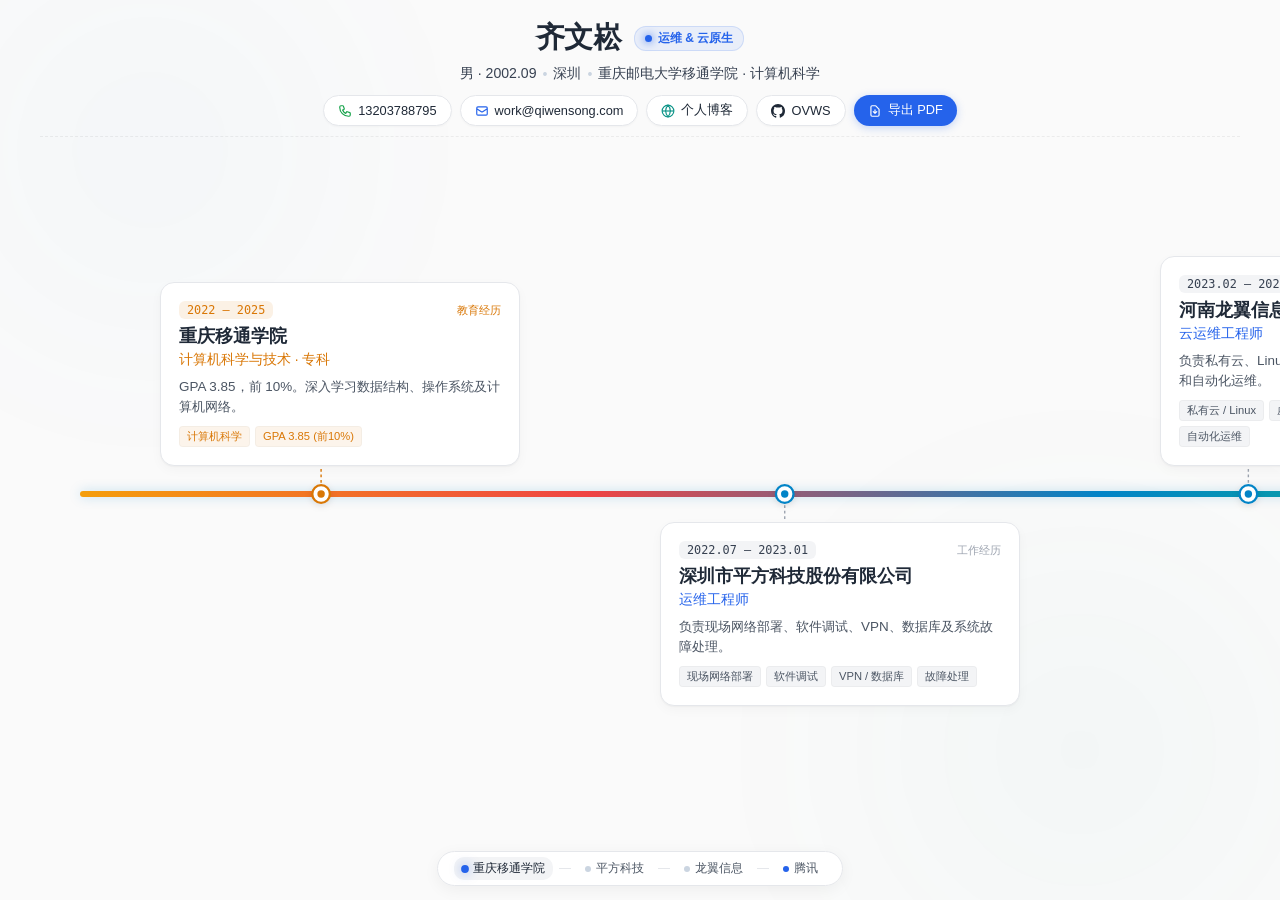
==== commit 9acea215: "feat: add personal blog link to header actions" ====
--- a/index.html
+++ b/index.html
@@ -13,7 +13,6 @@
   <!-- Subtle Ambient Background Accents -->
   <div class="bg-glow bg-glow-left"></div>
   <div class="bg-glow bg-glow-right"></div>
-  <div class="bg-pattern"></div>
 
   <!-- Fixed 100vh App Viewport (NO Vertical Page Scrolling) -->
   <div class="app-viewport">
@@ -51,7 +50,16 @@
           <span>work@qiwensong.com</span>
         </a>
 
-        <a href="https://github.com/ovws" target="_blank" class="action-chip chip-github" title="访问 GitHub">
+        <a href="https://www.qiwensong.com/" target="_blank" rel="noopener noreferrer" class="action-chip chip-blog" title="访问个人博客">
+          <svg viewBox="0 0 24 24" width="14" height="14" fill="none" stroke="currentColor" stroke-width="2">
+            <circle cx="12" cy="12" r="10"></circle>
+            <line x1="2" y1="12" x2="22" y2="12"></line>
+            <path d="M12 2a15.3 15.3 0 0 1 4 10 15.3 15.3 0 0 1-4 10 15.3 15.3 0 0 1-4-10 15.3 15.3 0 0 1 4-10z"></path>
+          </svg>
+          <span>个人博客</span>
+        </a>
+
+        <a href="https://github.com/ovws" target="_blank" rel="noopener noreferrer" class="action-chip chip-github" title="访问 GitHub">
           <svg viewBox="0 0 24 24" width="14" height="14" fill="currentColor">
             <path d="M12 0C5.37 0 0 5.37 0 12c0 5.31 3.435 9.795 8.205 11.385.6.105.825-.255.825-.57 0-.285-.015-1.23-.015-2.235-3.015.555-3.795-.735-4.035-1.41-.135-.345-.72-1.41-1.23-1.695-.42-.225-1.02-.78-.015-.795.945-.015 1.62.87 1.845 1.23 1.08 1.815 2.805 1.305 3.495.99.105-.78.42-1.305.765-1.605-2.67-.3-5.46-1.335-5.46-5.925 0-1.305.465-2.385 1.23-3.225-.12-.3-.54-1.53.12-3.18 0 0 1.005-.315 3.3 1.23.96-.27 1.98-.405 3-.405s2.04.135 3 .405c2.295-1.56 3.3-1.23 3.3-1.23.66 1.65.24 2.88.12 3.18.765.84 1.23 1.905 1.23 3.225 0 4.605-2.805 5.625-5.475 5.925.435.375.81 1.095.81 2.22 0 1.605-.015 2.895-.015 3.3 0 .315.225.69.825.57A12.02 12.02 0 0024 12c0-6.63-5.37-12-12-12z"/>
           </svg>
@@ -232,7 +240,7 @@
   <div class="print-container">
     <div class="print-header">
       <h2>齐文崧 - 个人简历</h2>
-      <p>深圳 | 电话: 13203788795 | 邮箱: work@qiwensong.com | GitHub: https://github.com/ovws</p>
+      <p>深圳 | 电话: 13203788795 | 邮箱: work@qiwensong.com | 博客: https://www.qiwensong.com/ | GitHub: https://github.com/ovws</p>
     </div>
 
     <div class="print-section">
--- a/styles.css
+++ b/styles.css
@@ -200,6 +200,7 @@
 
 .chip-phone svg { color: #16a34a; }
 .chip-mail svg { color: var(--kbg-blue); }
+.chip-blog svg { color: var(--kbg-teal); }
 .chip-github svg { color: #1f2937; }
 
 .chip-primary {
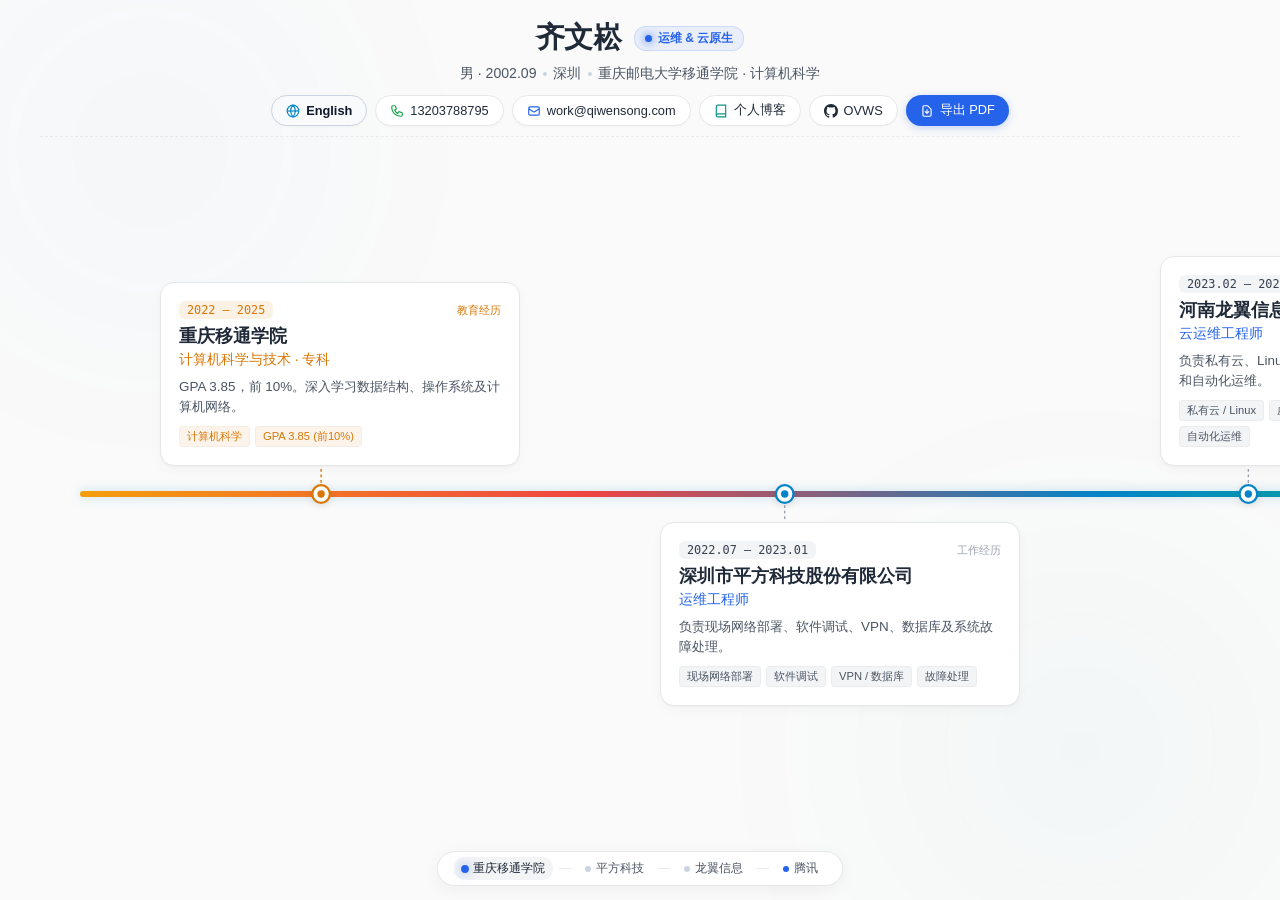
==== commit 8e6a3195: "feat: add bilingual support and instant language toggle button" ====
--- a/index.html
+++ b/index.html
@@ -3,7 +3,7 @@
 <head>
   <meta charset="UTF-8" />
   <meta name="viewport" content="width=device-width, initial-scale=1.0" />
-  <title>齐文崧 | 个人简历时间轴</title>
+  <title>齐文崧 (WenSong Qi) | 个人简历时间轴</title>
   <meta name="description" content="齐文崧的个人简历时间轴，专注于容器平台、Kubernetes、CI/CD流水线、私有云及系统高可用保障。" />
   
   <link rel="stylesheet" href="styles.css" />
@@ -20,43 +20,52 @@
     <!-- Top Hero Compact Header -->
     <header class="compact-hero">
       <div class="hero-top-row">
-        <h1 class="user-name">齐文崧</h1>
+        <h1 class="user-name" id="hero-name">齐文崧</h1>
         <span class="status-indicator" title="当前状态：在线 / 随时可约">
           <span class="status-ping"></span>
-          <span class="status-text">运维 & 云原生</span>
+          <span class="status-text" id="hero-status">运维 & 云原生</span>
         </span>
       </div>
 
-      <div class="hero-sub-row">
-        <span class="sub-item">男 · 2002.09</span>
+      <div class="hero-sub-row" id="hero-sub-row">
+        <span>男 · 2002.09</span>
         <span class="dot-divider">•</span>
-        <span class="sub-item">深圳</span>
+        <span>深圳</span>
         <span class="dot-divider">•</span>
-        <span class="sub-item">重庆邮电大学移通学院 · 计算机科学</span>
+        <span>重庆邮电大学移通学院 · 计算机科学</span>
       </div>
 
       <div class="hero-actions-row">
-        <a href="tel:13203788795" class="action-chip chip-phone" title="拨打电话">
-          <svg viewBox="0 0 24 24" width="14" height="14" fill="none" stroke="currentColor" stroke-width="2">
-            <path stroke-linecap="round" stroke-linejoin="round" d="M3 5a2 2 0 012-2h3.28a1 1 0 01.948.684l1.498 4.493a1 1 0 01-.502 1.21l-2.257 1.13a11.042 11.042 0 005.516 5.516l1.13-2.257a1 1 0 011.21-.502l4.493 1.498a1 1 0 01.684.949V19a2 2 0 01-2 2h-1C9.716 21 3 14.284 3 6V5z"/>
-          </svg>
-          <span>13203788795</span>
-        </a>
-
-        <a href="mailto:work@qiwensong.com" class="action-chip chip-mail" title="发送邮件">
-          <svg viewBox="0 0 24 24" width="14" height="14" fill="none" stroke="currentColor" stroke-width="2">
-            <path stroke-linecap="round" stroke-linejoin="round" d="M3 8l7.89 5.26a2 2 0 002.22 0L21 8M5 19h14a2 2 0 002-2V7a2 2 0 00-2-2H5a2 2 0 00-2 2v10a2 2 0 002 2z"/>
-          </svg>
-          <span>work@qiwensong.com</span>
-        </a>
-
-        <a href="https://www.qiwensong.com/" target="_blank" rel="noopener noreferrer" class="action-chip chip-blog" title="访问个人博客">
+        <!-- Language Switcher Button -->
+        <button class="action-chip chip-lang" id="btn-lang" title="切换中英文 / Switch Language">
           <svg viewBox="0 0 24 24" width="14" height="14" fill="none" stroke="currentColor" stroke-width="2">
             <circle cx="12" cy="12" r="10"></circle>
             <line x1="2" y1="12" x2="22" y2="12"></line>
             <path d="M12 2a15.3 15.3 0 0 1 4 10 15.3 15.3 0 0 1-4 10 15.3 15.3 0 0 1-4-10 15.3 15.3 0 0 1 4-10z"></path>
           </svg>
-          <span>个人博客</span>
+          <span id="btn-lang-text">English</span>
+        </button>
+
+        <a href="tel:13203788795" class="action-chip chip-phone" title="拨打电话">
+          <svg viewBox="0 0 24 24" width="14" height="14" fill="none" stroke="currentColor" stroke-width="2">
+            <path stroke-linecap="round" stroke-linejoin="round" d="M3 5a2 2 0 012-2h3.28a1 1 0 01.948.684l1.498 4.493a1 1 0 01-.502 1.21l-2.257 1.13a11.042 11.042 0 005.516 5.516l1.13-2.257a1 1 0 011.21-.502l4.493 1.498a1 1 0 01.684.949V19a2 2 0 01-2 2h-1C9.716 21 3 14.284 3 6V5z"/>
+          </svg>
+          <span>13203788795</span>
+        </a>
+
+        <a href="mailto:work@qiwensong.com" class="action-chip chip-mail" title="发送邮件">
+          <svg viewBox="0 0 24 24" width="14" height="14" fill="none" stroke="currentColor" stroke-width="2">
+            <path stroke-linecap="round" stroke-linejoin="round" d="M3 8l7.89 5.26a2 2 0 002.22 0L21 8M5 19h14a2 2 0 002-2V7a2 2 0 00-2-2H5a2 2 0 00-2 2v10a2 2 0 002 2z"/>
+          </svg>
+          <span>work@qiwensong.com</span>
+        </a>
+
+        <a href="https://www.qiwensong.com/" target="_blank" rel="noopener noreferrer" class="action-chip chip-blog" title="访问个人博客">
+          <svg viewBox="0 0 24 24" width="14" height="14" fill="none" stroke="currentColor" stroke-width="2">
+            <path d="M4 19.5A2.5 2.5 0 0 1 6.5 17H20"></path>
+            <path d="M6.5 2H20v20H6.5A2.5 2.5 0 0 1 4 19.5v-15A2.5 2.5 0 0 1 6.5 2z"></path>
+          </svg>
+          <span id="btn-blog-text">个人博客</span>
         </a>
 
         <a href="https://github.com/ovws" target="_blank" rel="noopener noreferrer" class="action-chip chip-github" title="访问 GitHub">
@@ -70,7 +79,7 @@
           <svg viewBox="0 0 24 24" width="14" height="14" fill="none" stroke="currentColor" stroke-width="2">
             <path stroke-linecap="round" stroke-linejoin="round" d="M12 10v6m0 0l-3-3m3 3l3-3m2 8H7a2 2 0 01-2-2V5a2 2 0 012-2h5.586a1 1 0 01.707.293l5.414 5.414a1 1 0 01.293.707V19a2 2 0 01-2 2z"/>
           </svg>
-          <span>导出 PDF</span>
+          <span id="btn-pdf-text">导出 PDF</span>
         </button>
       </div>
     </header>
@@ -80,7 +89,7 @@
       <div class="timeline-viewport-track" id="timeline-viewport">
         <div class="timeline-inner-track" id="timeline-track">
 
-          <!-- SVG Vector Layer: Vibrant Gradient Axis Line & Connectors & Dots ON THE LINE -->
+          <!-- SVG Vector Layer -->
           <svg class="kbg-svg" id="timeline-svg">
             <defs>
               <linearGradient id="colorAxisGrad" x1="0%" y1="0%" x2="100%" y2="0%">
@@ -114,18 +123,18 @@
             <div class="card-wrapper card-top" data-index="0" id="node-0">
               <div class="kbg-card card-edu" id="card-0">
                 <div class="card-meta">
-                  <span class="time-badge badge-amber">2022 — 2025</span>
-                  <span class="type-tag tag-amber">教育经历</span>
-                </div>
-
-                <h2 class="card-title">重庆移通学院</h2>
-                <div class="card-role role-amber">计算机科学与技术 · 专科</div>
-
-                <p class="card-desc">
+                  <span class="time-badge badge-amber" id="card-0-time">2022 — 2025</span>
+                  <span class="type-tag tag-amber" id="card-0-tag">教育经历</span>
+                </div>
+
+                <h2 class="card-title" id="card-0-title">重庆移通学院</h2>
+                <div class="card-role role-amber" id="card-0-role">计算机科学与技术 · 专科</div>
+
+                <p class="card-desc" id="card-0-desc">
                   GPA 3.85，前 10%。深入学习数据结构、操作系统及计算机网络。
                 </p>
 
-                <div class="card-pills">
+                <div class="card-pills" id="card-0-pills">
                   <span class="pill pill-amber">计算机科学</span>
                   <span class="pill pill-amber">GPA 3.85 (前10%)</span>
                 </div>
@@ -136,18 +145,18 @@
             <div class="card-wrapper card-bottom" data-index="1" id="node-1">
               <div class="kbg-card" id="card-1">
                 <div class="card-meta">
-                  <span class="time-badge">2022.07 — 2023.01</span>
-                  <span class="type-tag">工作经历</span>
-                </div>
-
-                <h2 class="card-title">深圳市平方科技股份有限公司</h2>
-                <div class="card-role">运维工程师</div>
-
-                <p class="card-desc">
+                  <span class="time-badge" id="card-1-time">2022.07 — 2023.01</span>
+                  <span class="type-tag" id="card-1-tag">工作经历</span>
+                </div>
+
+                <h2 class="card-title" id="card-1-title">深圳市平方科技股份有限公司</h2>
+                <div class="card-role" id="card-1-role">运维工程师</div>
+
+                <p class="card-desc" id="card-1-desc">
                   负责现场网络部署、软件调试、VPN、数据库及系统故障处理。
                 </p>
 
-                <div class="card-pills">
+                <div class="card-pills" id="card-1-pills">
                   <span class="pill">现场网络部署</span>
                   <span class="pill">软件调试</span>
                   <span class="pill">VPN / 数据库</span>
@@ -160,18 +169,18 @@
             <div class="card-wrapper card-top" data-index="2" id="node-2">
               <div class="kbg-card" id="card-2">
                 <div class="card-meta">
-                  <span class="time-badge">2023.02 — 2023.09</span>
-                  <span class="type-tag">工作经历</span>
-                </div>
-
-                <h2 class="card-title">河南龙翼信息技术有限公司</h2>
-                <div class="card-role">云运维工程师</div>
-
-                <p class="card-desc">
+                  <span class="time-badge" id="card-2-time">2023.02 — 2023.09</span>
+                  <span class="type-tag" id="card-2-tag">工作经历</span>
+                </div>
+
+                <h2 class="card-title" id="card-2-title">河南龙翼信息技术有限公司</h2>
+                <div class="card-role" id="card-2-role">云运维工程师</div>
+
+                <p class="card-desc" id="card-2-desc">
                   负责私有云、Linux、虚拟化、容器、网络、安全、监控和自动化运维。
                 </p>
 
-                <div class="card-pills">
+                <div class="card-pills" id="card-2-pills">
                   <span class="pill">私有云 / Linux</span>
                   <span class="pill">虚拟化 & 容器</span>
                   <span class="pill">网络与安全</span>
@@ -184,18 +193,18 @@
             <div class="card-wrapper card-bottom" data-index="3" id="node-3">
               <div class="kbg-card card-featured" id="card-3">
                 <div class="card-meta">
-                  <span class="time-badge badge-blue">2024.12 — 2026.07</span>
-                  <span class="type-tag tag-blue">核心经历</span>
-                </div>
-
-                <h2 class="card-title">腾讯</h2>
-                <div class="card-role role-blue">运维工程师</div>
-
-                <p class="card-desc">
+                  <span class="time-badge badge-blue" id="card-3-time">2024.12 — 2026.07</span>
+                  <span class="type-tag tag-blue" id="card-3-tag">核心经历</span>
+                </div>
+
+                <h2 class="card-title" id="card-3-title">腾讯</h2>
+                <div class="card-role role-blue" id="card-3-role">运维工程师</div>
+
+                <p class="card-desc" id="card-3-desc">
                   负责容器平台、流水线平台、镜像管理平台，以及监控告警、变更发布和故障排查。
                 </p>
 
-                <div class="card-pills">
+                <div class="card-pills" id="card-3-pills">
                   <span class="pill pill-blue">容器平台</span>
                   <span class="pill pill-blue">CI/CD 流水线</span>
                   <span class="pill pill-blue">镜像管理</span>
@@ -214,22 +223,22 @@
       <div class="nav-pills">
         <button class="nav-node-btn active" data-target="0">
           <span class="dot dot-amber"></span>
-          <span>重庆移通学院</span>
+          <span id="nav-btn-0">重庆移通学院</span>
         </button>
         <span class="sep"></span>
         <button class="nav-node-btn" data-target="1">
           <span class="dot"></span>
-          <span>平方科技</span>
+          <span id="nav-btn-1">平方科技</span>
         </button>
         <span class="sep"></span>
         <button class="nav-node-btn" data-target="2">
           <span class="dot"></span>
-          <span>龙翼信息</span>
+          <span id="nav-btn-2">龙翼信息</span>
         </button>
         <span class="sep"></span>
         <button class="nav-node-btn" data-target="3">
           <span class="dot dot-blue"></span>
-          <span>腾讯</span>
+          <span id="nav-btn-3">腾讯</span>
         </button>
       </div>
     </footer>
@@ -237,54 +246,54 @@
   </div>
 
   <!-- Print Template -->
-  <div class="print-container">
+  <div class="print-container" id="print-container">
     <div class="print-header">
-      <h2>齐文崧 - 个人简历</h2>
-      <p>深圳 | 电话: 13203788795 | 邮箱: work@qiwensong.com | 博客: https://www.qiwensong.com/ | GitHub: https://github.com/ovws</p>
+      <h2 id="print-name">齐文崧 - 个人简历</h2>
+      <p id="print-meta">深圳 | 电话: 13203788795 | 邮箱: work@qiwensong.com | 博客: https://www.qiwensong.com/ | GitHub: https://github.com/ovws</p>
     </div>
 
     <div class="print-section">
-      <h3 class="print-section-title">教育与工作履历</h3>
+      <h3 class="print-section-title" id="print-section-title">教育与工作履历</h3>
 
       <div class="print-item">
         <div class="print-item-header">
-          <strong>腾讯</strong>
+          <strong id="print-item-3-title">腾讯</strong>
           <span class="print-date">2024.12 — 2026.07</span>
         </div>
-        <div class="print-role">运维工程师</div>
-        <p class="print-desc">
+        <div class="print-role" id="print-item-3-role">运维工程师</div>
+        <p class="print-desc" id="print-item-3-desc">
           负责容器平台、流水线平台、镜像管理平台，以及监控告警、变更发布和故障排查。
         </p>
       </div>
 
       <div class="print-item">
         <div class="print-item-header">
-          <strong>河南龙翼信息技术有限公司</strong>
+          <strong id="print-item-2-title">河南龙翼信息技术有限公司</strong>
           <span class="print-date">2023.02 — 2023.09</span>
         </div>
-        <div class="print-role">云运维工程师</div>
-        <p class="print-desc">
+        <div class="print-role" id="print-item-2-role">云运维工程师</div>
+        <p class="print-desc" id="print-item-2-desc">
           负责私有云、Linux、虚拟化、容器、网络、安全、监控和自动化运维。
         </p>
       </div>
 
       <div class="print-item">
         <div class="print-item-header">
-          <strong>深圳市平方科技股份有限公司</strong>
+          <strong id="print-item-1-title">深圳市平方科技股份有限公司</strong>
           <span class="print-date">2022.07 — 2023.01</span>
         </div>
-        <div class="print-role">运维工程师</div>
-        <p class="print-desc">
+        <div class="print-role" id="print-item-1-role">运维工程师</div>
+        <p class="print-desc" id="print-item-1-desc">
           负责现场网络部署、软件调试、VPN、数据库及系统故障处理。
         </p>
       </div>
 
       <div class="print-item">
         <div class="print-item-header">
-          <strong>重庆移通学院</strong>
+          <strong id="print-item-0-title">重庆移通学院</strong>
           <span class="print-date">2022 — 2025</span>
         </div>
-        <div class="print-role">计算机科学与技术 · 专科 (GPA 3.85，前 10%)</div>
+        <div class="print-role" id="print-item-0-role">计算机科学与技术 · 专科 (GPA 3.85，前 10%)</div>
       </div>
     </div>
   </div>
--- a/styles.css
+++ b/styles.css
@@ -1,5 +1,5 @@
 /* ==========================================================================
-   Deluxe Killed-by-Google Resume Timeline - Enhanced Styling
+   Deluxe Killed-by-Google Resume Timeline - Enhanced Styling & i18n
    ========================================================================== */
 
 /* Custom Font Declaration */
@@ -198,6 +198,21 @@
   transform: translateY(-2px);
 }
 
+.chip-lang {
+  background: #f8fafc;
+  color: #0f172a;
+  border-color: #cbd5e1;
+  font-weight: 600;
+}
+
+.chip-lang:hover {
+  background: #ffffff;
+  border-color: #2563eb;
+  color: #2563eb;
+  box-shadow: 0 4px 12px rgba(37, 99, 235, 0.15);
+}
+
+.chip-lang svg { color: #0284c7; }
 .chip-phone svg { color: #16a34a; }
 .chip-mail svg { color: var(--kbg-blue); }
 .chip-blog svg { color: var(--kbg-teal); }
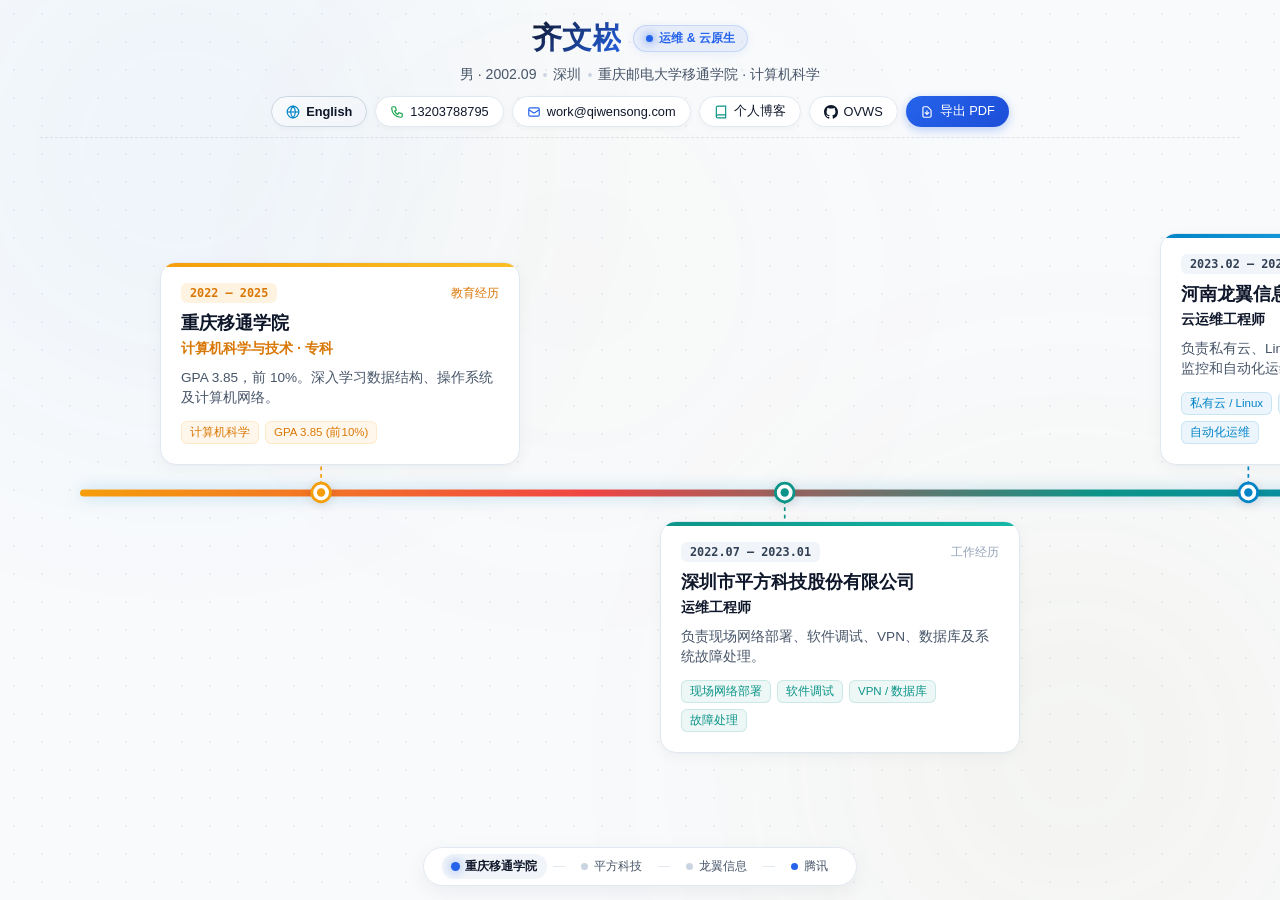
==== commit 2403da45: "perf: add font preloading swap and rich animated ambient background grid" ====
--- a/index.html
+++ b/index.html
@@ -6,13 +6,17 @@
   <title>齐文崧 (WenSong Qi) | 个人简历时间轴</title>
   <meta name="description" content="齐文崧的个人简历时间轴，专注于容器平台、Kubernetes、CI/CD流水线、私有云及系统高可用保障。" />
   
+  <!-- High Priority Font Preloading to fix font loading speed -->
+  <link rel="preload" href="./fonts/TXHuaGuan-Medium.ttf" as="font" type="font/ttf" crossorigin />
   <link rel="stylesheet" href="styles.css" />
 </head>
 <body class="single-screen">
   
-  <!-- Subtle Ambient Background Accents -->
-  <div class="bg-glow bg-glow-left"></div>
-  <div class="bg-glow bg-glow-right"></div>
+  <!-- Rich Ambient Animated Background Lights & Grid Pattern -->
+  <div class="bg-glow bg-glow-1"></div>
+  <div class="bg-glow bg-glow-2"></div>
+  <div class="bg-glow bg-glow-3"></div>
+  <div class="bg-grid-pattern"></div>
 
   <!-- Fixed 100vh App Viewport (NO Vertical Page Scrolling) -->
   <div class="app-viewport">
--- a/styles.css
+++ b/styles.css
@@ -1,37 +1,38 @@
 /* ==========================================================================
-   Deluxe Killed-by-Google Resume Timeline - Enhanced Styling & i18n
+   Deluxe Killed-by-Google Resume Timeline - Dynamic Background & Fast Fonts
    ========================================================================== */
 
-/* Custom Font Declaration */
+/* Custom Font Declaration with Fast System Fallback & Swap Rendering */
 @font-face {
   font-family: 'TXHuaGuan';
   src: url('./fonts/TXHuaGuan-Medium.ttf') format('truetype');
   font-weight: normal;
   font-style: normal;
-  font-display: swap;
+  font-display: swap; /* Instant system font render, zero blocking window delay */
 }
 
 :root {
-  /* Killed by Google Palette */
-  --kbg-bg: #fafafa;
+  /* Rich Palette */
+  --kbg-bg: #f8fafc;
   --kbg-card-bg: #ffffff;
-  --kbg-text-main: #1f2937;
-  --kbg-text-sub: #4b5563;
-  --kbg-text-light: #9ca3af;
-  --kbg-border: #e5e7eb;
+  --kbg-text-main: #0f172a;
+  --kbg-text-sub: #475569;
+  --kbg-text-light: #94a3b8;
+  --kbg-border: #e2e8f0;
   --kbg-border-hover: #2563eb;
 
-  /* Accents */
-  --kbg-blue: #2563eb;
-  --kbg-amber: #d97706;
-  --kbg-teal: #0d9488;
-
-  /* Premium Shadows */
-  --elevation-1: 0 4px 12px rgba(0, 0, 0, 0.03), 0 1px 2px rgba(0, 0, 0, 0.04);
-  --elevation-2: 0 12px 28px rgba(37, 99, 235, 0.1), 0 2px 6px rgba(0, 0, 0, 0.04);
-
-  /* Fonts */
-  --font-main: 'TXHuaGuan', 'Roboto', 'Noto Sans SC', -apple-system, BlinkMacSystemFont, sans-serif;
+  /* Node Specific Colors */
+  --color-node-0: #f59e0b; /* Amber */
+  --color-node-1: #0d9488; /* Teal */
+  --color-node-2: #0284c7; /* Sky Blue */
+  --color-node-3: #2563eb; /* Tencent Blue */
+
+  /* Premium Multi-layer Shadows */
+  --elevation-1: 0 4px 16px rgba(15, 23, 42, 0.04), 0 1px 3px rgba(15, 23, 42, 0.03);
+  --elevation-hover: 0 20px 40px rgba(37, 99, 235, 0.12), 0 4px 12px rgba(15, 23, 42, 0.04);
+
+  /* Fonts: Immediate system fallbacks so page renders instantly */
+  --font-main: 'TXHuaGuan', -apple-system, BlinkMacSystemFont, "Segoe UI", Roboto, "Helvetica Neue", "PingFang SC", "Hiragino Sans GB", "Microsoft YaHei", sans-serif;
   --font-mono: 'JetBrains Mono', monospace;
 
   --timeline-width: 2200px;
@@ -54,30 +55,70 @@
   -webkit-font-smoothing: antialiased;
 }
 
-/* Ambient Background Lights */
+/* --------------------------------------------------------------------------
+   Rich Dynamic Ambient Background & Grid Pattern
+   -------------------------------------------------------------------------- */
+.bg-grid-pattern {
+  position: fixed;
+  inset: 0;
+  background-image: radial-gradient(rgba(148, 163, 184, 0.18) 1.2px, transparent 1.2px);
+  background-size: 28px 28px;
+  pointer-events: none;
+  z-index: 0;
+  opacity: 0.7;
+}
+
 .bg-glow {
   position: fixed;
   border-radius: 50%;
-  filter: blur(120px);
+  filter: blur(140px);
   pointer-events: none;
   z-index: 0;
-  opacity: 0.35;
-}
-
-.bg-glow-left {
+  opacity: 0.55;
+  will-change: transform, opacity;
+}
+
+.bg-glow-1 {
+  width: 600px;
+  height: 600px;
+  top: -150px;
+  left: -120px;
+  background: radial-gradient(circle, rgba(37, 99, 235, 0.22), rgba(2, 132, 199, 0.1), transparent 70%);
+  animation: glowPulse1 12s ease-in-out infinite alternate;
+}
+
+.bg-glow-2 {
+  width: 650px;
+  height: 650px;
+  bottom: -180px;
+  right: -120px;
+  background: radial-gradient(circle, rgba(13, 148, 136, 0.2), rgba(245, 158, 11, 0.12), transparent 70%);
+  animation: glowPulse2 16s ease-in-out infinite alternate-reverse;
+}
+
+.bg-glow-3 {
   width: 500px;
   height: 500px;
-  top: -100px;
-  left: -100px;
-  background: radial-gradient(circle, rgba(2, 132, 199, 0.15), transparent 70%);
-}
-
-.bg-glow-right {
-  width: 600px;
-  height: 600px;
-  bottom: -150px;
-  right: -100px;
-  background: radial-gradient(circle, rgba(13, 148, 136, 0.15), transparent 70%);
+  top: 30%;
+  left: 45%;
+  transform: translate(-50%, -50%);
+  background: radial-gradient(circle, rgba(245, 158, 11, 0.12), transparent 70%);
+  animation: glowPulse3 14s ease-in-out infinite alternate;
+}
+
+@keyframes glowPulse1 {
+  0% { transform: translate(0, 0) scale(1); opacity: 0.55; }
+  100% { transform: translate(60px, 40px) scale(1.15); opacity: 0.7; }
+}
+
+@keyframes glowPulse2 {
+  0% { transform: translate(0, 0) scale(1); opacity: 0.55; }
+  100% { transform: translate(-60px, -40px) scale(1.2); opacity: 0.65; }
+}
+
+@keyframes glowPulse3 {
+  0% { transform: translate(-50%, -50%) scale(0.9); opacity: 0.4; }
+  100% { transform: translate(-50%, -50%) scale(1.1); opacity: 0.65; }
 }
 
 .app-viewport {
@@ -103,7 +144,7 @@
   flex-direction: column;
   align-items: center;
   text-align: center;
-  border-bottom: 1px dashed rgba(0, 0, 0, 0.06);
+  border-bottom: 1px dashed rgba(148, 163, 184, 0.25);
 }
 
 .hero-top-row {
@@ -116,9 +157,11 @@
 }
 
 .user-name {
-  font-size: 1.8rem;
+  font-size: 1.85rem;
   font-weight: 700;
-  color: var(--kbg-text-main);
+  background: linear-gradient(135deg, #0f172a 0%, #2563eb 100%);
+  -webkit-background-clip: text;
+  -webkit-text-fill-color: transparent;
   letter-spacing: -0.01em;
 }
 
@@ -126,24 +169,25 @@
   display: inline-flex;
   align-items: center;
   gap: 6px;
-  padding: 3px 10px;
-  border-radius: 12px;
+  padding: 4px 12px;
+  border-radius: 14px;
   background: rgba(37, 99, 235, 0.08);
-  border: 1px solid rgba(37, 99, 235, 0.15);
+  border: 1px solid rgba(37, 99, 235, 0.18);
+  box-shadow: 0 2px 8px rgba(37, 99, 235, 0.08);
 }
 
 .status-ping {
   width: 7px;
   height: 7px;
   border-radius: 50%;
-  background: var(--kbg-blue);
-  box-shadow: 0 0 8px var(--kbg-blue);
+  background: #2563eb;
+  box-shadow: 0 0 10px #2563eb;
 }
 
 .status-text {
-  font-size: 0.75rem;
+  font-size: 0.76rem;
   font-weight: 600;
-  color: var(--kbg-blue);
+  color: #2563eb;
 }
 
 .hero-sub-row {
@@ -155,10 +199,6 @@
   justify-content: center;
   flex-wrap: wrap;
   gap: 6px;
-}
-
-.sub-item {
-  color: #374151;
 }
 
 .dot-divider {
@@ -186,20 +226,20 @@
   background: #ffffff;
   color: var(--kbg-text-main);
   text-decoration: none;
-  transition: all 0.2s cubic-bezier(0.16, 1, 0.3, 1);
+  transition: all 0.25s cubic-bezier(0.16, 1, 0.3, 1);
   font-family: var(--font-main);
-  box-shadow: 0 1px 2px rgba(0, 0, 0, 0.03);
+  box-shadow: 0 2px 6px rgba(15, 23, 42, 0.03);
 }
 
 .action-chip:hover {
   background: #ffffff;
-  border-color: #cbd5e1;
-  box-shadow: 0 4px 12px rgba(0, 0, 0, 0.06);
+  border-color: #94a3b8;
+  box-shadow: 0 6px 16px rgba(15, 23, 42, 0.08);
   transform: translateY(-2px);
 }
 
 .chip-lang {
-  background: #f8fafc;
+  background: linear-gradient(135deg, #f8fafc, #f1f5f9);
   color: #0f172a;
   border-color: #cbd5e1;
   font-weight: 600;
@@ -209,25 +249,25 @@
   background: #ffffff;
   border-color: #2563eb;
   color: #2563eb;
-  box-shadow: 0 4px 12px rgba(37, 99, 235, 0.15);
+  box-shadow: 0 6px 16px rgba(37, 99, 235, 0.18);
 }
 
 .chip-lang svg { color: #0284c7; }
 .chip-phone svg { color: #16a34a; }
-.chip-mail svg { color: var(--kbg-blue); }
-.chip-blog svg { color: var(--kbg-teal); }
-.chip-github svg { color: #1f2937; }
+.chip-mail svg { color: #2563eb; }
+.chip-blog svg { color: #0d9488; }
+.chip-github svg { color: #0f172a; }
 
 .chip-primary {
-  background: var(--kbg-blue);
+  background: linear-gradient(135deg, #2563eb, #1d4ed8);
   color: #ffffff;
   border: none;
-  box-shadow: 0 2px 8px rgba(37, 99, 235, 0.25);
+  box-shadow: 0 3px 10px rgba(37, 99, 235, 0.3);
 }
 
 .chip-primary:hover {
-  background: #1d4ed8;
-  box-shadow: 0 4px 14px rgba(37, 99, 235, 0.35);
+  background: linear-gradient(135deg, #1d4ed8, #1e40af);
+  box-shadow: 0 6px 18px rgba(37, 99, 235, 0.4);
 }
 
 /* --------------------------------------------------------------------------
@@ -273,11 +313,11 @@
   top: 50%;
   left: 0;
   width: 100%;
-  height: 6px;
+  height: 7px;
   transform: translateY(-50%);
-  background: linear-gradient(90deg, #f59e0b, #ef4444 25%, #0284c7 50%, #10b981 75%, #2563eb 100%);
-  border-radius: 3px;
-  box-shadow: 0 0 12px rgba(2, 132, 199, 0.25);
+  background: linear-gradient(90deg, #f59e0b 0%, #ef4444 25%, #0d9488 50%, #0284c7 75%, #2563eb 100%);
+  border-radius: 4px;
+  box-shadow: 0 0 16px rgba(2, 132, 199, 0.3);
   z-index: 1;
   pointer-events: none;
 }
@@ -296,7 +336,7 @@
 .svg-dot-group {
   cursor: pointer;
   pointer-events: auto;
-  transition: transform 0.2s ease;
+  transition: transform 0.25s ease;
 }
 
 .svg-dot-group:hover {
@@ -304,7 +344,7 @@
 }
 
 /* --------------------------------------------------------------------------
-   Timeline Cards Layer (Symmetrical Top & Bottom Placement)
+   Timeline Cards Layer (Symmetrical Top & Bottom Placement with Rich Aesthetics)
    -------------------------------------------------------------------------- */
 .cards-container {
   position: relative;
@@ -336,109 +376,146 @@
 
 .kbg-card {
   position: relative;
-  background: var(--kbg-card-bg);
+  background: #ffffff;
   border: 1px solid var(--kbg-border);
-  border-radius: 14px;
-  padding: 18px;
+  border-radius: 16px;
+  padding: 20px;
   box-shadow: var(--elevation-1);
   transition: transform 0.25s cubic-bezier(0.16, 1, 0.3, 1), box-shadow 0.25s ease, border-color 0.25s ease;
-  will-change: transform;
-}
+  overflow: hidden;
+}
+
+/* Custom Colored Gradient Top Border Bar for each card */
+.kbg-card::before {
+  content: '';
+  position: absolute;
+  top: 0;
+  left: 0;
+  right: 0;
+  height: 4px;
+  background: #cbd5e1;
+  transition: background 0.25s ease;
+}
+
+#card-0::before { background: linear-gradient(90deg, #f59e0b, #fbbf24); }
+#card-1::before { background: linear-gradient(90deg, #0d9488, #14b8a6); }
+#card-2::before { background: linear-gradient(90deg, #0284c7, #38bdf8); }
+#card-3::before { background: linear-gradient(90deg, #2563eb, #60a5fa); }
 
 .card-wrapper:hover .kbg-card {
-  border-color: rgba(37, 99, 235, 0.3);
-  box-shadow: var(--elevation-2);
-  transform: translateY(-4px);
-}
+  box-shadow: var(--elevation-hover);
+  transform: translateY(-5px);
+}
+
+#node-0:hover .kbg-card { border-color: rgba(245, 158, 11, 0.4); }
+#node-1:hover .kbg-card { border-color: rgba(13, 148, 136, 0.4); }
+#node-2:hover .kbg-card { border-color: rgba(2, 132, 199, 0.4); }
+#node-3:hover .kbg-card { border-color: rgba(37, 99, 235, 0.5); }
 
 .card-featured {
-  border: 2px solid var(--kbg-blue);
-  background: #ffffff;
+  border: 2px solid var(--color-node-3);
+  box-shadow: 0 8px 24px rgba(37, 99, 235, 0.12);
 }
 
 .card-meta {
   display: flex;
   align-items: center;
   justify-content: space-between;
-  margin-bottom: 6px;
+  margin-bottom: 8px;
 }
 
 .time-badge {
   font-family: var(--font-mono);
   font-size: 0.74rem;
+  font-weight: 600;
+  padding: 3px 9px;
+  border-radius: 6px;
+  background: #f1f5f9;
+  color: #334155;
+}
+
+.badge-amber {
+  background: rgba(245, 158, 11, 0.12);
+  color: #d97706;
+}
+
+.badge-blue {
+  background: rgba(37, 99, 235, 0.12);
+  color: #2563eb;
+}
+
+.type-tag {
+  font-size: 0.72rem;
   font-weight: 500;
-  padding: 2px 8px;
-  border-radius: 6px;
-  background: #f3f4f6;
-  color: #374151;
-}
-
-.badge-amber {
-  background: rgba(217, 119, 6, 0.1);
-  color: var(--kbg-amber);
-}
-
-.badge-blue {
-  background: rgba(37, 99, 235, 0.1);
-  color: var(--kbg-blue);
-}
-
-.type-tag {
-  font-size: 0.7rem;
   color: var(--kbg-text-light);
 }
 
-.tag-amber { color: var(--kbg-amber); font-weight: 500; }
-.tag-blue { color: var(--kbg-blue); font-weight: 500; }
+.tag-amber { color: #d97706; }
+.tag-blue { color: #2563eb; }
 
 .card-title {
-  font-size: 1.12rem;
+  font-size: 1.15rem;
   font-weight: 700;
   color: var(--kbg-text-main);
-  margin-bottom: 3px;
+  margin-bottom: 4px;
   line-height: 1.3;
 }
 
 .card-role {
-  font-size: 0.86rem;
+  font-size: 0.88rem;
+  font-weight: 600;
+  color: var(--kbg-blue);
+  margin-bottom: 10px;
+}
+
+.role-amber { color: #d97706; }
+.role-blue { color: #2563eb; }
+
+.card-desc {
+  font-size: 0.85rem;
+  line-height: 1.5;
+  color: var(--kbg-text-sub);
+  margin-bottom: 12px;
+}
+
+.card-pills {
+  display: flex;
+  flex-wrap: wrap;
+  gap: 6px;
+}
+
+.pill {
+  font-size: 0.72rem;
   font-weight: 500;
-  color: var(--kbg-blue);
-  margin-bottom: 8px;
-}
-
-.role-amber { color: var(--kbg-amber); }
-.role-blue { color: var(--kbg-blue); }
-
-.card-desc {
-  font-size: 0.84rem;
-  line-height: 1.45;
-  color: var(--kbg-text-sub);
-  margin-bottom: 10px;
-}
-
-.card-pills {
-  display: flex;
-  flex-wrap: wrap;
-  gap: 5px;
-}
-
-.pill {
-  font-size: 0.7rem;
-  padding: 2px 7px;
-  border-radius: 4px;
-  background: #f3f4f6;
-  color: #4b5563;
-  border: 1px solid rgba(0, 0, 0, 0.03);
-}
-
-.pill-amber {
-  background: rgba(217, 119, 6, 0.08);
-  color: var(--kbg-amber);
-}
-
-.pill-blue {
+  padding: 3px 8px;
+  border-radius: 6px;
+  background: #f1f5f9;
+  color: #475569;
+  border: 1px solid rgba(0, 0, 0, 0.04);
+}
+
+.pill-node-0 {
+  background: rgba(245, 158, 11, 0.08);
+  color: #d97706;
+  border-color: rgba(245, 158, 11, 0.15);
+}
+
+.pill-node-1 {
+  background: rgba(13, 148, 136, 0.08);
+  color: #0d9488;
+  border-color: rgba(13, 148, 136, 0.15);
+}
+
+.pill-node-2 {
+  background: rgba(2, 132, 199, 0.08);
+  color: #0284c7;
+  border-color: rgba(2, 132, 199, 0.15);
+}
+
+.pill-node-3 {
   background: rgba(37, 99, 235, 0.08);
-  color: var(--kbg-blue);
+  color: #2563eb;
+  border-color: rgba(37, 99, 235, 0.15);
 }
 
 /* Spotlight dimming */
@@ -459,11 +536,11 @@
 
 .nav-pills {
   background: rgba(255, 255, 255, 0.95);
-  backdrop-filter: blur(12px);
+  backdrop-filter: blur(14px);
   border: 1px solid var(--kbg-border);
-  padding: 5px 16px;
+  padding: 6px 18px;
   border-radius: 24px;
-  box-shadow: 0 4px 16px rgba(0, 0, 0, 0.05);
+  box-shadow: 0 6px 20px rgba(15, 23, 42, 0.06);
   display: flex;
   align-items: center;
   gap: 6px;
@@ -472,37 +549,38 @@
 .nav-node-btn {
   display: flex;
   align-items: center;
-  gap: 5px;
+  gap: 6px;
   background: none;
   border: none;
   color: var(--kbg-text-sub);
   font-size: 0.78rem;
   font-family: var(--font-main);
   cursor: pointer;
-  padding: 3px 8px;
-  border-radius: 10px;
-  transition: all 0.15s ease;
+  padding: 4px 10px;
+  border-radius: 12px;
+  transition: all 0.2s ease;
 }
 
 .nav-node-btn:hover,
 .nav-node-btn.active {
   color: var(--kbg-text-main);
-  background: #f3f4f6;
+  background: #f1f5f9;
+  font-weight: 600;
 }
 
 .dot {
-  width: 6px;
-  height: 6px;
+  width: 7px;
+  height: 7px;
   border-radius: 50%;
   background: #cbd5e1;
 }
 
-.dot-amber { background: var(--kbg-amber); }
-.dot-blue { background: var(--kbg-blue); }
+.dot-amber { background: #d97706; }
+.dot-blue { background: #2563eb; }
 
 .nav-node-btn.active .dot {
-  background: var(--kbg-blue);
-  box-shadow: 0 0 8px rgba(37, 99, 235, 0.5);
+  background: #2563eb;
+  box-shadow: 0 0 8px rgba(37, 99, 235, 0.6);
   transform: scale(1.3);
 }
 
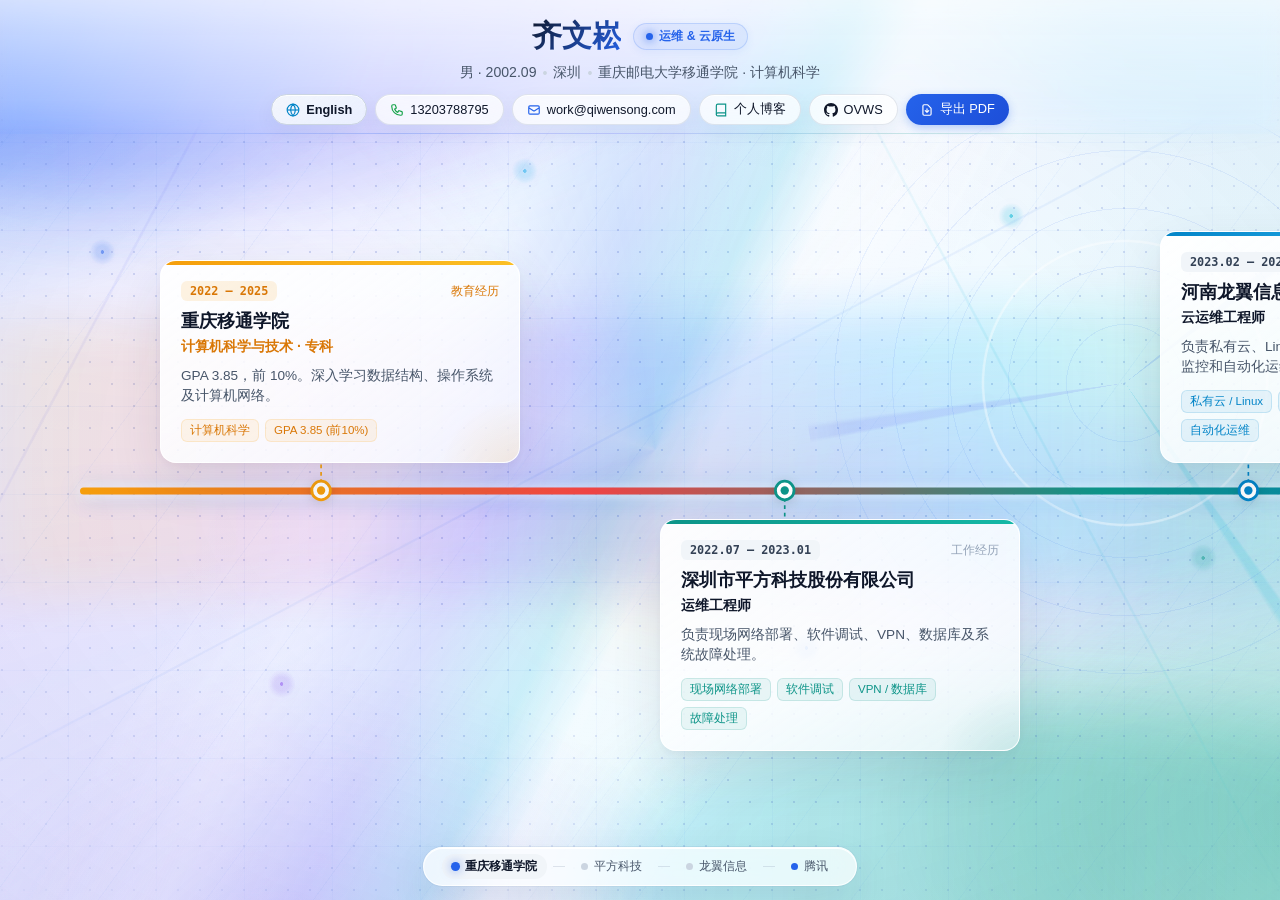
==== commit 65087366: "fix: improve responsive timeline layout" ====
--- a/index.html
+++ b/index.html
@@ -18,7 +18,7 @@
   <div class="bg-glow bg-glow-3"></div>
   <div class="bg-grid-pattern"></div>
 
-  <!-- Fixed 100vh App Viewport (NO Vertical Page Scrolling) -->
+  <!-- Responsive app viewport: single-screen desktop, vertical mobile flow -->
   <div class="app-viewport">
     
     <!-- Top Hero Compact Header -->
--- a/styles.css
+++ b/styles.css
@@ -13,13 +13,17 @@
 
 :root {
   /* Rich Palette */
-  --kbg-bg: #f8fafc;
-  --kbg-card-bg: #ffffff;
+  --kbg-bg: #eef4ff;
+  --kbg-card-bg: rgba(255, 255, 255, 0.88);
   --kbg-text-main: #0f172a;
   --kbg-text-sub: #475569;
   --kbg-text-light: #94a3b8;
-  --kbg-border: #e2e8f0;
+  --kbg-border: rgba(148, 163, 184, 0.28);
   --kbg-border-hover: #2563eb;
+
+  /* Frosted surfaces shared by cards and controls */
+  --glass-surface: linear-gradient(145deg, rgba(255, 255, 255, 0.94), rgba(248, 251, 255, 0.78));
+  --glass-border: rgba(255, 255, 255, 0.82);
 
   /* Node Specific Colors */
   --color-node-0: #f59e0b; /* Amber */
@@ -28,8 +32,8 @@
   --color-node-3: #2563eb; /* Tencent Blue */
 
   /* Premium Multi-layer Shadows */
-  --elevation-1: 0 4px 16px rgba(15, 23, 42, 0.04), 0 1px 3px rgba(15, 23, 42, 0.03);
-  --elevation-hover: 0 20px 40px rgba(37, 99, 235, 0.12), 0 4px 12px rgba(15, 23, 42, 0.04);
+  --elevation-1: 0 20px 52px rgba(36, 55, 85, 0.11), 0 3px 10px rgba(15, 23, 42, 0.045), inset 0 1px 0 rgba(255, 255, 255, 0.95);
+  --elevation-hover: 0 30px 66px rgba(37, 99, 235, 0.2), 0 9px 22px rgba(15, 23, 42, 0.07), inset 0 1px 0 rgba(255, 255, 255, 0.98);
 
   /* Fonts: Immediate system fallbacks so page renders instantly */
   --font-main: 'TXHuaGuan', -apple-system, BlinkMacSystemFont, "Segoe UI", Roboto, "Helvetica Neue", "PingFang SC", "Hiragino Sans GB", "Microsoft YaHei", sans-serif;
@@ -49,10 +53,48 @@
   width: 100%;
   height: 100vh;
   overflow: hidden;
-  background-color: var(--kbg-bg);
+  background:
+    radial-gradient(circle at 50% -22%, rgba(255, 255, 255, 1) 0, rgba(255, 255, 255, 0.78) 19rem, transparent 43rem),
+    linear-gradient(135deg, #e8f0ff 0%, #f7f2ff 28%, #edf9ff 58%, #e9fff8 100%);
   color: var(--kbg-text-main);
   font-family: var(--font-main);
   -webkit-font-smoothing: antialiased;
+}
+
+body {
+  isolation: isolate;
+}
+
+body::before,
+body::after {
+  content: '';
+  position: fixed;
+  inset: 0;
+  pointer-events: none;
+  z-index: 0;
+}
+
+/* Saturated mesh lighting establishes distinct blue, violet and teal zones. */
+body::before {
+  inset: -12%;
+  background:
+    radial-gradient(ellipse 48% 42% at 2% 10%, rgba(37, 99, 235, 0.3), transparent 67%),
+    radial-gradient(ellipse 38% 36% at 28% 94%, rgba(124, 58, 237, 0.16), transparent 70%),
+    radial-gradient(ellipse 47% 44% at 97% 82%, rgba(13, 148, 136, 0.28), transparent 68%),
+    radial-gradient(ellipse 32% 28% at 82% 4%, rgba(6, 182, 212, 0.17), transparent 72%),
+    conic-gradient(from 214deg at 51% 50%, transparent 0deg, rgba(99, 102, 241, 0.08) 35deg, transparent 72deg, rgba(14, 165, 233, 0.1) 138deg, transparent 192deg);
+  filter: saturate(132%);
+  animation: meshBreath 14s ease-in-out infinite alternate;
+  will-change: transform, opacity;
+}
+
+/* A diagonal spectral ribbon gives the static canvas a clear sense of motion. */
+body::after {
+  background:
+    linear-gradient(116deg, transparent 27%, rgba(255, 255, 255, 0.16) 35%, rgba(99, 102, 241, 0.13) 43%, rgba(6, 182, 212, 0.16) 50%, rgba(255, 255, 255, 0.36) 54%, transparent 64%),
+    repeating-linear-gradient(126deg, transparent 0 86px, rgba(37, 99, 235, 0.035) 86px 87px),
+    radial-gradient(ellipse at center, transparent 45%, rgba(30, 64, 175, 0.065) 100%);
+  opacity: 0.92;
 }
 
 /* --------------------------------------------------------------------------
@@ -61,64 +103,111 @@
 .bg-grid-pattern {
   position: fixed;
   inset: 0;
-  background-image: radial-gradient(rgba(148, 163, 184, 0.18) 1.2px, transparent 1.2px);
-  background-size: 28px 28px;
+  background-image:
+    linear-gradient(rgba(37, 99, 235, 0.055) 1px, transparent 1px),
+    linear-gradient(90deg, rgba(37, 99, 235, 0.055) 1px, transparent 1px),
+    radial-gradient(rgba(30, 64, 175, 0.24) 0.85px, transparent 1px);
+  background-size: 88px 88px, 88px 88px, 22px 22px;
+  background-position: center;
+  -webkit-mask-image: radial-gradient(ellipse 78% 72% at 50% 50%, #000 22%, rgba(0, 0, 0, 0.7) 64%, transparent 100%);
+  mask-image: radial-gradient(ellipse 78% 72% at 50% 50%, #000 22%, rgba(0, 0, 0, 0.7) 64%, transparent 100%);
   pointer-events: none;
   z-index: 0;
-  opacity: 0.7;
+  opacity: 0.86;
+}
+
+.bg-grid-pattern::before,
+.bg-grid-pattern::after {
+  content: '';
+  position: absolute;
+  inset: 0;
+  pointer-events: none;
+}
+
+/* Sparse luminous nodes make the grid feel intentional rather than decorative. */
+.bg-grid-pattern::before {
+  background:
+    radial-gradient(circle at 8% 28%, rgba(37, 99, 235, 0.95) 0 1.5px, rgba(37, 99, 235, 0.26) 2px 6px, transparent 13px),
+    radial-gradient(circle at 22% 76%, rgba(124, 58, 237, 0.85) 0 1.5px, rgba(124, 58, 237, 0.22) 2px 7px, transparent 14px),
+    radial-gradient(circle at 41% 19%, rgba(14, 165, 233, 0.9) 0 1.5px, rgba(14, 165, 233, 0.24) 2px 6px, transparent 13px),
+    radial-gradient(circle at 63% 72%, rgba(59, 130, 246, 0.85) 0 1.5px, rgba(59, 130, 246, 0.2) 2px 7px, transparent 14px),
+    radial-gradient(circle at 79% 24%, rgba(6, 182, 212, 0.9) 0 1.5px, rgba(6, 182, 212, 0.23) 2px 6px, transparent 13px),
+    radial-gradient(circle at 94% 62%, rgba(13, 148, 136, 0.9) 0 1.5px, rgba(13, 148, 136, 0.24) 2px 7px, transparent 14px);
+  filter: drop-shadow(0 0 8px rgba(37, 99, 235, 0.25));
+  animation: nodePulse 5.5s ease-in-out infinite alternate;
+}
+
+/* Hairline routes connect visual zones without competing with the timeline. */
+.bg-grid-pattern::after {
+  background:
+    linear-gradient(118deg, transparent 0 15%, rgba(99, 102, 241, 0.18) 15.08% 15.16%, transparent 15.24% 100%),
+    linear-gradient(62deg, transparent 0 73%, rgba(6, 182, 212, 0.16) 73.08% 73.16%, transparent 73.24% 100%),
+    linear-gradient(152deg, transparent 0 48%, rgba(37, 99, 235, 0.12) 48.08% 48.16%, transparent 48.24% 100%);
+  opacity: 0.72;
 }
 
 .bg-glow {
   position: fixed;
-  border-radius: 50%;
-  filter: blur(140px);
+  border-radius: 46% 54% 58% 42% / 55% 44% 56% 45%;
+  filter: blur(36px) saturate(155%);
   pointer-events: none;
   z-index: 0;
-  opacity: 0.55;
+  opacity: 0.88;
+  mix-blend-mode: multiply;
   will-change: transform, opacity;
 }
 
 .bg-glow-1 {
-  width: 600px;
-  height: 600px;
-  top: -150px;
-  left: -120px;
-  background: radial-gradient(circle, rgba(37, 99, 235, 0.22), rgba(2, 132, 199, 0.1), transparent 70%);
-  animation: glowPulse1 12s ease-in-out infinite alternate;
+  width: 900px;
+  height: 330px;
+  top: -128px;
+  left: -235px;
+  background: linear-gradient(92deg, rgba(37, 99, 235, 0.4), rgba(99, 102, 241, 0.26), rgba(147, 51, 234, 0.14));
+  animation: auroraDrift1 13s ease-in-out infinite alternate;
 }
 
 .bg-glow-2 {
-  width: 650px;
-  height: 650px;
-  bottom: -180px;
-  right: -120px;
-  background: radial-gradient(circle, rgba(13, 148, 136, 0.2), rgba(245, 158, 11, 0.12), transparent 70%);
-  animation: glowPulse2 16s ease-in-out infinite alternate-reverse;
+  width: 920px;
+  height: 360px;
+  bottom: -158px;
+  right: -230px;
+  background: linear-gradient(92deg, rgba(6, 182, 212, 0.2), rgba(13, 148, 136, 0.36), rgba(16, 185, 129, 0.18));
+  animation: auroraDrift2 16s ease-in-out infinite alternate-reverse;
 }
 
 .bg-glow-3 {
-  width: 500px;
-  height: 500px;
-  top: 30%;
-  left: 45%;
-  transform: translate(-50%, -50%);
-  background: radial-gradient(circle, rgba(245, 158, 11, 0.12), transparent 70%);
-  animation: glowPulse3 14s ease-in-out infinite alternate;
-}
-
-@keyframes glowPulse1 {
-  0% { transform: translate(0, 0) scale(1); opacity: 0.55; }
-  100% { transform: translate(60px, 40px) scale(1.15); opacity: 0.7; }
-}
-
-@keyframes glowPulse2 {
-  0% { transform: translate(0, 0) scale(1); opacity: 0.55; }
-  100% { transform: translate(-60px, -40px) scale(1.2); opacity: 0.65; }
-}
-
-@keyframes glowPulse3 {
-  0% { transform: translate(-50%, -50%) scale(0.9); opacity: 0.4; }
-  100% { transform: translate(-50%, -50%) scale(1.1); opacity: 0.65; }
+  width: 860px;
+  height: 245px;
+  top: 46%;
+  left: 43%;
+  background: linear-gradient(92deg, rgba(245, 158, 11, 0.14), rgba(236, 72, 153, 0.1), rgba(99, 102, 241, 0.18), rgba(14, 165, 233, 0.16));
+  filter: blur(44px) saturate(155%);
+  animation: auroraDrift3 14s ease-in-out infinite alternate;
+}
+
+@keyframes meshBreath {
+  0% { transform: scale(1) translate3d(0, 0, 0); opacity: 0.84; }
+  100% { transform: scale(1.035) translate3d(1.2%, -0.8%, 0); opacity: 1; }
+}
+
+@keyframes nodePulse {
+  0% { opacity: 0.48; }
+  100% { opacity: 0.94; }
+}
+
+@keyframes auroraDrift1 {
+  0% { transform: translate(0, 0) rotate(-13deg) scale(1); opacity: 0.72; }
+  100% { transform: translate(92px, 42px) rotate(-6deg) scale(1.1); opacity: 0.98; }
+}
+
+@keyframes auroraDrift2 {
+  0% { transform: translate(0, 0) rotate(-15deg) scale(1); opacity: 0.7; }
+  100% { transform: translate(-96px, -34px) rotate(-7deg) scale(1.11); opacity: 0.96; }
+}
+
+@keyframes auroraDrift3 {
+  0% { transform: translate(-50%, -50%) rotate(6deg) scale(0.92); opacity: 0.48; }
+  100% { transform: translate(-41%, -43%) rotate(-3deg) scale(1.1); opacity: 0.78; }
 }
 
 .app-viewport {
@@ -131,20 +220,75 @@
   z-index: 1;
 }
 
+/* Horizontal atmospheric band follows the timeline without obscuring it. */
+.app-viewport::before {
+  content: '';
+  position: absolute;
+  left: -8%;
+  right: -8%;
+  top: 35%;
+  height: 30%;
+  background: linear-gradient(90deg, transparent, rgba(245, 158, 11, 0.11) 10%, rgba(244, 63, 94, 0.09) 25%, rgba(99, 102, 241, 0.18) 49%, rgba(6, 182, 212, 0.18) 75%, rgba(16, 185, 129, 0.1) 90%, transparent);
+  filter: blur(25px) saturate(140%);
+  opacity: 0.94;
+  transform: skewY(-1deg);
+  pointer-events: none;
+  z-index: 0;
+}
+
+/* Fine orbital rings add structure to the otherwise empty right side. */
+.app-viewport::after {
+  content: '';
+  position: absolute;
+  width: 640px;
+  height: 640px;
+  top: 7%;
+  right: -165px;
+  border-radius: 50%;
+  background:
+    radial-gradient(circle at center, transparent 0 31%, rgba(255, 255, 255, 0.5) 31.2% 31.5%, transparent 31.8%),
+    repeating-radial-gradient(circle, rgba(37, 99, 235, 0.1) 0 1px, transparent 1px 58px),
+    conic-gradient(from 18deg, transparent 0 9%, rgba(37, 99, 235, 0.2) 9.2% 9.7%, transparent 10% 35%, rgba(6, 182, 212, 0.19) 35.2% 35.7%, transparent 36% 67%, rgba(99, 102, 241, 0.18) 67.2% 67.7%, transparent 68% 100%);
+  -webkit-mask-image: radial-gradient(circle, #000 0 62%, transparent 82%);
+  mask-image: radial-gradient(circle, #000 0 62%, transparent 82%);
+  filter: drop-shadow(0 0 18px rgba(37, 99, 235, 0.12));
+  opacity: 0.78;
+  animation: orbitDrift 28s linear infinite;
+  pointer-events: none;
+  z-index: 0;
+}
+
+@keyframes orbitDrift {
+  to { transform: rotate(360deg); }
+}
+
 /* --------------------------------------------------------------------------
    Top Hero Compact Section
    -------------------------------------------------------------------------- */
 .compact-hero {
+  position: relative;
   flex: 0 0 auto;
   width: 100%;
-  max-width: 1200px;
-  margin: 0 auto;
-  padding: 18px 24px 10px;
+  margin: 0;
+  padding: 16px clamp(16px, 3vw, 36px) 9px;
   display: flex;
   flex-direction: column;
   align-items: center;
   text-align: center;
-  border-bottom: 1px dashed rgba(148, 163, 184, 0.25);
+  background: linear-gradient(180deg, rgba(255, 255, 255, 0.66) 0%, rgba(244, 249, 255, 0.26) 74%, transparent 100%);
+  -webkit-backdrop-filter: blur(10px) saturate(120%);
+  backdrop-filter: blur(10px) saturate(120%);
+  z-index: 20;
+}
+
+.compact-hero::after {
+  content: '';
+  position: absolute;
+  left: 4%;
+  right: 4%;
+  bottom: 0;
+  height: 1px;
+  background: linear-gradient(90deg, transparent, rgba(37, 99, 235, 0.24) 28%, rgba(99, 102, 241, 0.22) 50%, rgba(13, 148, 136, 0.2) 72%, transparent);
 }
 
 .hero-top-row {
@@ -211,6 +355,7 @@
   flex-wrap: wrap;
   justify-content: center;
   gap: 8px;
+  max-width: 100%;
 }
 
 .action-chip {
@@ -222,24 +367,26 @@
   font-size: 0.8rem;
   font-weight: 500;
   cursor: pointer;
-  border: 1px solid var(--kbg-border);
-  background: #ffffff;
+  border: 1px solid rgba(148, 163, 184, 0.26);
+  background: rgba(255, 255, 255, 0.74);
+  -webkit-backdrop-filter: blur(16px) saturate(135%);
+  backdrop-filter: blur(16px) saturate(135%);
   color: var(--kbg-text-main);
   text-decoration: none;
   transition: all 0.25s cubic-bezier(0.16, 1, 0.3, 1);
   font-family: var(--font-main);
-  box-shadow: 0 2px 6px rgba(15, 23, 42, 0.03);
+  box-shadow: 0 7px 20px rgba(36, 55, 85, 0.055), inset 0 1px 0 rgba(255, 255, 255, 0.9);
 }
 
 .action-chip:hover {
-  background: #ffffff;
+  background: rgba(255, 255, 255, 0.94);
   border-color: #94a3b8;
   box-shadow: 0 6px 16px rgba(15, 23, 42, 0.08);
   transform: translateY(-2px);
 }
 
 .chip-lang {
-  background: linear-gradient(135deg, #f8fafc, #f1f5f9);
+  background: linear-gradient(135deg, rgba(248, 250, 252, 0.88), rgba(239, 246, 255, 0.78));
   color: #0f172a;
   border-color: #cbd5e1;
   font-weight: 600;
@@ -317,7 +464,7 @@
   transform: translateY(-50%);
   background: linear-gradient(90deg, #f59e0b 0%, #ef4444 25%, #0d9488 50%, #0284c7 75%, #2563eb 100%);
   border-radius: 4px;
-  box-shadow: 0 0 16px rgba(2, 132, 199, 0.3);
+  box-shadow: 0 0 12px rgba(255, 255, 255, 0.8), 0 0 24px rgba(2, 132, 199, 0.26), 0 6px 22px rgba(37, 99, 235, 0.12);
   z-index: 1;
   pointer-events: none;
 }
@@ -376,11 +523,13 @@
 
 .kbg-card {
   position: relative;
-  background: #ffffff;
-  border: 1px solid var(--kbg-border);
+  background: var(--glass-surface);
+  border: 1px solid var(--glass-border);
   border-radius: 16px;
   padding: 20px;
   box-shadow: var(--elevation-1);
+  -webkit-backdrop-filter: blur(18px) saturate(135%);
+  backdrop-filter: blur(18px) saturate(135%);
   transition: transform 0.25s cubic-bezier(0.16, 1, 0.3, 1), box-shadow 0.25s ease, border-color 0.25s ease;
   overflow: hidden;
 }
@@ -395,6 +544,7 @@
   height: 4px;
   background: #cbd5e1;
   transition: background 0.25s ease;
+  z-index: 2;
 }
 
 #card-0::before { background: linear-gradient(90deg, #f59e0b, #fbbf24); }
@@ -402,6 +552,29 @@
 #card-2::before { background: linear-gradient(90deg, #0284c7, #38bdf8); }
 #card-3::before { background: linear-gradient(90deg, #2563eb, #60a5fa); }
 
+.kbg-card::after {
+  content: '';
+  position: absolute;
+  width: 180px;
+  height: 180px;
+  right: -92px;
+  bottom: -112px;
+  border-radius: 50%;
+  background: radial-gradient(circle, rgba(37, 99, 235, 0.13), transparent 68%);
+  pointer-events: none;
+  z-index: 0;
+}
+
+#card-0::after { background: radial-gradient(circle, rgba(245, 158, 11, 0.16), transparent 68%); }
+#card-1::after { background: radial-gradient(circle, rgba(13, 148, 136, 0.16), transparent 68%); }
+#card-2::after { background: radial-gradient(circle, rgba(2, 132, 199, 0.16), transparent 68%); }
+#card-3::after { background: radial-gradient(circle, rgba(37, 99, 235, 0.19), transparent 68%); }
+
+.kbg-card > * {
+  position: relative;
+  z-index: 1;
+}
+
 .card-wrapper:hover .kbg-card {
   box-shadow: var(--elevation-hover);
   transform: translateY(-5px);
@@ -414,7 +587,8 @@
 
 .card-featured {
   border: 2px solid var(--color-node-3);
-  box-shadow: 0 8px 24px rgba(37, 99, 235, 0.12);
+  background: linear-gradient(145deg, rgba(255, 255, 255, 0.96), rgba(239, 246, 255, 0.84));
+  box-shadow: 0 18px 46px rgba(37, 99, 235, 0.14), inset 0 1px 0 rgba(255, 255, 255, 0.96);
 }
 
 .card-meta {
@@ -459,6 +633,7 @@
   color: var(--kbg-text-main);
   margin-bottom: 4px;
   line-height: 1.3;
+  overflow-wrap: anywhere;
 }
 
 .card-role {
@@ -476,6 +651,7 @@
   line-height: 1.5;
   color: var(--kbg-text-sub);
   margin-bottom: 12px;
+  overflow-wrap: anywhere;
 }
 
 .card-pills {
@@ -535,12 +711,13 @@
 }
 
 .nav-pills {
-  background: rgba(255, 255, 255, 0.95);
-  backdrop-filter: blur(14px);
-  border: 1px solid var(--kbg-border);
+  background: rgba(255, 255, 255, 0.74);
+  -webkit-backdrop-filter: blur(20px) saturate(145%);
+  backdrop-filter: blur(20px) saturate(145%);
+  border: 1px solid rgba(255, 255, 255, 0.84);
   padding: 6px 18px;
   border-radius: 24px;
-  box-shadow: 0 6px 20px rgba(15, 23, 42, 0.06);
+  box-shadow: 0 16px 38px rgba(36, 55, 85, 0.1), 0 0 0 1px rgba(148, 163, 184, 0.12), inset 0 1px 0 rgba(255, 255, 255, 0.95);
   display: flex;
   align-items: center;
   gap: 6px;
@@ -590,9 +767,34 @@
   background: var(--kbg-border);
 }
 
+@media (prefers-reduced-motion: reduce) {
+  body::before,
+  .bg-glow,
+  .bg-grid-pattern::before,
+  .app-viewport::after {
+    animation: none !important;
+  }
+
+  .action-chip,
+  .card-wrapper,
+  .kbg-card,
+  .svg-dot-group {
+    transition-duration: 0.01ms !important;
+  }
+}
+
 /* Print */
 .print-container { display: none; }
 @media print {
+  body::before,
+  body::after,
+  .bg-glow,
+  .bg-grid-pattern,
+  .app-viewport::before,
+  .app-viewport::after {
+    display: none !important;
+  }
+
   body * { visibility: hidden; }
   .print-container, .print-container * { visibility: visible; }
   .print-container {
@@ -613,12 +815,403 @@
   .print-item-header { display: flex; justify-content: space-between; font-size: 13px; font-weight: bold; }
 }
 
-@media (max-width: 768px) {
-  .user-name { font-size: 1.4rem; }
-  .card-wrapper { width: 300px; }
-  #node-0 { left: 40px; }
-  #node-1 { left: 380px; }
-  #node-2 { left: 720px; }
-  #node-3 { left: 1060px; }
-  :root { --timeline-width: 1440px; }
-}
+/* Low-height laptops need denser cards rather than clipped content. */
+@media screen and (max-height: 780px) and (min-width: 769px) {
+  .compact-hero {
+    padding: 8px 20px 5px;
+  }
+
+  .hero-top-row {
+    gap: 9px;
+    margin-bottom: 2px;
+  }
+
+  .user-name {
+    font-size: 1.55rem;
+  }
+
+  .status-indicator {
+    padding: 3px 10px;
+  }
+
+  .status-text {
+    font-size: 0.68rem;
+  }
+
+  .hero-sub-row {
+    margin-bottom: 6px;
+    gap: 4px;
+    font-size: 0.75rem;
+    line-height: 1.2;
+  }
+
+  .hero-actions-row {
+    gap: 6px;
+  }
+
+  .action-chip {
+    gap: 5px;
+    padding: 5px 11px;
+    border-radius: 14px;
+    font-size: 0.72rem;
+  }
+
+  .action-chip svg {
+    width: 13px;
+    height: 13px;
+  }
+
+  .card-wrapper {
+    width: 380px;
+  }
+
+  .card-top {
+    bottom: calc(50% + 24px);
+  }
+
+  .card-bottom {
+    top: calc(50% + 24px);
+  }
+
+  .kbg-card {
+    padding: 14px 16px;
+    border-radius: 14px;
+  }
+
+  .card-meta {
+    margin-bottom: 5px;
+  }
+
+  .time-badge {
+    padding: 2px 7px;
+    font-size: 0.66rem;
+  }
+
+  .type-tag {
+    font-size: 0.66rem;
+  }
+
+  .card-title {
+    margin-bottom: 2px;
+    font-size: 1rem;
+    line-height: 1.24;
+  }
+
+  .card-role {
+    margin-bottom: 5px;
+    font-size: 0.78rem;
+  }
+
+  .card-desc {
+    margin-bottom: 7px;
+    font-size: 0.76rem;
+    line-height: 1.35;
+  }
+
+  .card-pills {
+    gap: 4px;
+  }
+
+  .pill {
+    padding: 2px 7px;
+    font-size: 0.65rem;
+  }
+
+  .footer-nav {
+    padding-bottom: 7px;
+  }
+
+  .nav-pills {
+    padding: 4px 14px;
+  }
+
+  .nav-node-btn {
+    padding: 3px 8px;
+    font-size: 0.7rem;
+  }
+}
+
+@media screen and (max-height: 640px) and (min-width: 769px) {
+  .compact-hero {
+    padding-top: 5px;
+  }
+
+  .hero-sub-row {
+    margin-bottom: 4px;
+    font-size: 0.68rem;
+  }
+
+  .action-chip {
+    padding: 4px 9px;
+    font-size: 0.67rem;
+  }
+
+  .kbg-card {
+    padding: 11px 13px;
+  }
+
+  .card-title {
+    font-size: 0.92rem;
+  }
+
+  .card-role,
+  .card-desc {
+    font-size: 0.7rem;
+  }
+
+  .card-desc {
+    line-height: 1.25;
+  }
+}
+
+/* Mobile becomes a readable vertical timeline instead of a shrunken desktop. */
+@media screen and (max-width: 768px) {
+  :root {
+    --timeline-width: 100%;
+  }
+
+  html,
+  body {
+    height: auto;
+    min-height: 100%;
+    overflow-x: hidden;
+    overflow-y: auto;
+    scroll-behavior: smooth;
+  }
+
+  .app-viewport {
+    display: block;
+    width: 100%;
+    height: auto;
+    min-height: 100dvh;
+    padding-bottom: 74px;
+    overflow: visible;
+  }
+
+  .app-viewport::before,
+  .app-viewport::after {
+    position: fixed;
+  }
+
+  .compact-hero {
+    padding: 14px 14px 9px;
+  }
+
+  .hero-top-row {
+    gap: 8px;
+    margin-bottom: 5px;
+  }
+
+  .user-name {
+    font-size: 1.55rem;
+  }
+
+  .status-indicator {
+    padding: 3px 9px;
+  }
+
+  .status-text {
+    font-size: 0.68rem;
+  }
+
+  .hero-sub-row {
+    margin-bottom: 9px;
+    gap: 4px;
+    font-size: 0.74rem;
+    line-height: 1.4;
+  }
+
+  .hero-actions-row {
+    width: 100%;
+    padding: 2px 2px 7px;
+    justify-content: flex-start;
+    flex-wrap: nowrap;
+    overflow-x: auto;
+    overscroll-behavior-inline: contain;
+    scrollbar-width: none;
+  }
+
+  .hero-actions-row::-webkit-scrollbar {
+    display: none;
+  }
+
+  .action-chip {
+    flex: 0 0 auto;
+    padding: 6px 12px;
+    font-size: 0.75rem;
+  }
+
+  .timeline-viewport-wrapper {
+    flex: none;
+    width: 100%;
+    overflow: visible;
+    cursor: default;
+    user-select: auto;
+  }
+
+  .timeline-viewport-wrapper:active {
+    cursor: default;
+  }
+
+  .timeline-viewport-track {
+    width: 100%;
+    height: auto;
+    padding: 22px 16px 24px 44px;
+  }
+
+  .timeline-inner-track {
+    width: 100%;
+    height: auto;
+  }
+
+  .timeline-inner-track::before,
+  .kbg-svg {
+    display: none;
+  }
+
+  .cards-container {
+    display: grid;
+    width: 100%;
+    height: auto;
+    gap: 16px;
+  }
+
+  .cards-container::before {
+    content: '';
+    position: absolute;
+    top: 30px;
+    bottom: 30px;
+    left: -24px;
+    width: 2px;
+    border-radius: 2px;
+    background: linear-gradient(180deg, #f59e0b, #0d9488 38%, #0284c7 70%, #2563eb);
+    box-shadow: 0 0 12px rgba(37, 99, 235, 0.24);
+  }
+
+  .card-wrapper,
+  #node-0,
+  #node-1,
+  #node-2,
+  #node-3 {
+    position: relative;
+    top: auto;
+    right: auto;
+    bottom: auto;
+    left: auto;
+    width: 100%;
+    scroll-margin-top: 120px;
+    will-change: auto;
+  }
+
+  .card-wrapper::before {
+    content: '';
+    position: absolute;
+    top: 27px;
+    left: -30px;
+    width: 14px;
+    height: 14px;
+    border: 3px solid currentColor;
+    border-radius: 50%;
+    background: #ffffff;
+    box-shadow: 0 0 0 4px rgba(255, 255, 255, 0.72), 0 4px 12px rgba(15, 23, 42, 0.14);
+    z-index: 5;
+  }
+
+  #node-0 { color: #f59e0b; }
+  #node-1 { color: #0d9488; }
+  #node-2 { color: #0284c7; }
+  #node-3 { color: #2563eb; }
+
+  .kbg-card {
+    padding: 18px;
+    color: var(--kbg-text-main);
+  }
+
+  .card-wrapper:hover .kbg-card {
+    transform: none;
+  }
+
+  .cards-container.has-active .card-wrapper:not(.is-active) {
+    opacity: 1;
+  }
+
+  .footer-nav {
+    position: fixed;
+    right: 0;
+    bottom: 0;
+    left: 0;
+    padding: 8px max(8px, env(safe-area-inset-right)) calc(8px + env(safe-area-inset-bottom)) max(8px, env(safe-area-inset-left));
+    background: linear-gradient(180deg, transparent, rgba(238, 246, 255, 0.9) 34%, rgba(238, 246, 255, 0.98));
+  }
+
+  .nav-pills {
+    width: 100%;
+    max-width: 100%;
+    padding: 5px 10px;
+    justify-content: flex-start;
+    gap: 4px;
+    overflow-x: auto;
+    overscroll-behavior-inline: contain;
+    border-radius: 18px;
+    scrollbar-width: none;
+  }
+
+  .nav-pills::-webkit-scrollbar {
+    display: none;
+  }
+
+  .nav-node-btn {
+    flex: 0 0 auto;
+    padding: 4px 8px;
+    font-size: 0.7rem;
+  }
+
+  .sep {
+    flex: 0 0 10px;
+  }
+
+  .bg-grid-pattern {
+    background-size: 72px 72px, 72px 72px, 20px 20px;
+    opacity: 0.7;
+  }
+
+  .bg-glow {
+    opacity: 0.64;
+  }
+
+  .app-viewport::after {
+    width: 440px;
+    height: 440px;
+    top: 12%;
+    right: -235px;
+    opacity: 0.46;
+  }
+}
+
+@media screen and (max-width: 420px) {
+  .compact-hero {
+    padding-right: 10px;
+    padding-left: 10px;
+  }
+
+  .user-name {
+    font-size: 1.4rem;
+  }
+
+  .timeline-viewport-track {
+    padding-right: 12px;
+    padding-left: 38px;
+  }
+
+  .cards-container::before {
+    left: -20px;
+  }
+
+  .card-wrapper::before {
+    left: -26px;
+  }
+
+  .kbg-card {
+    padding: 16px;
+  }
+}
